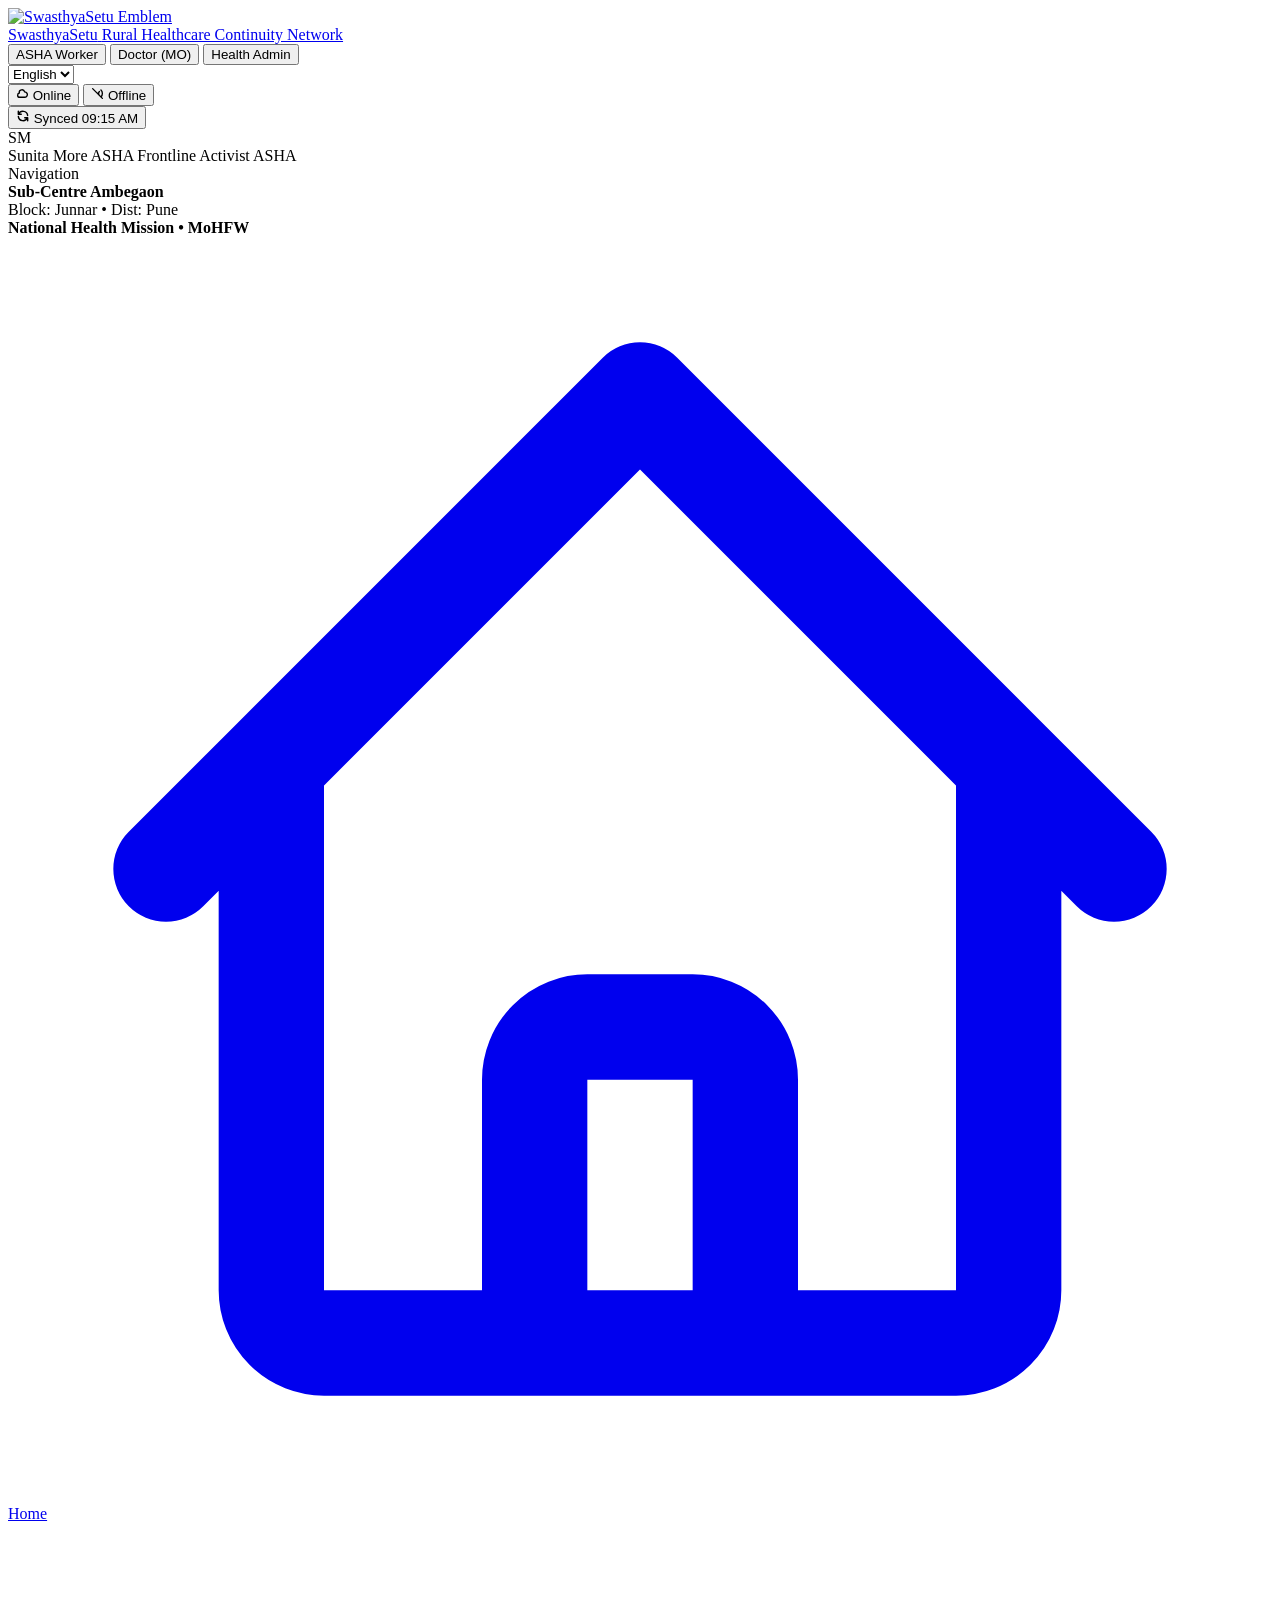
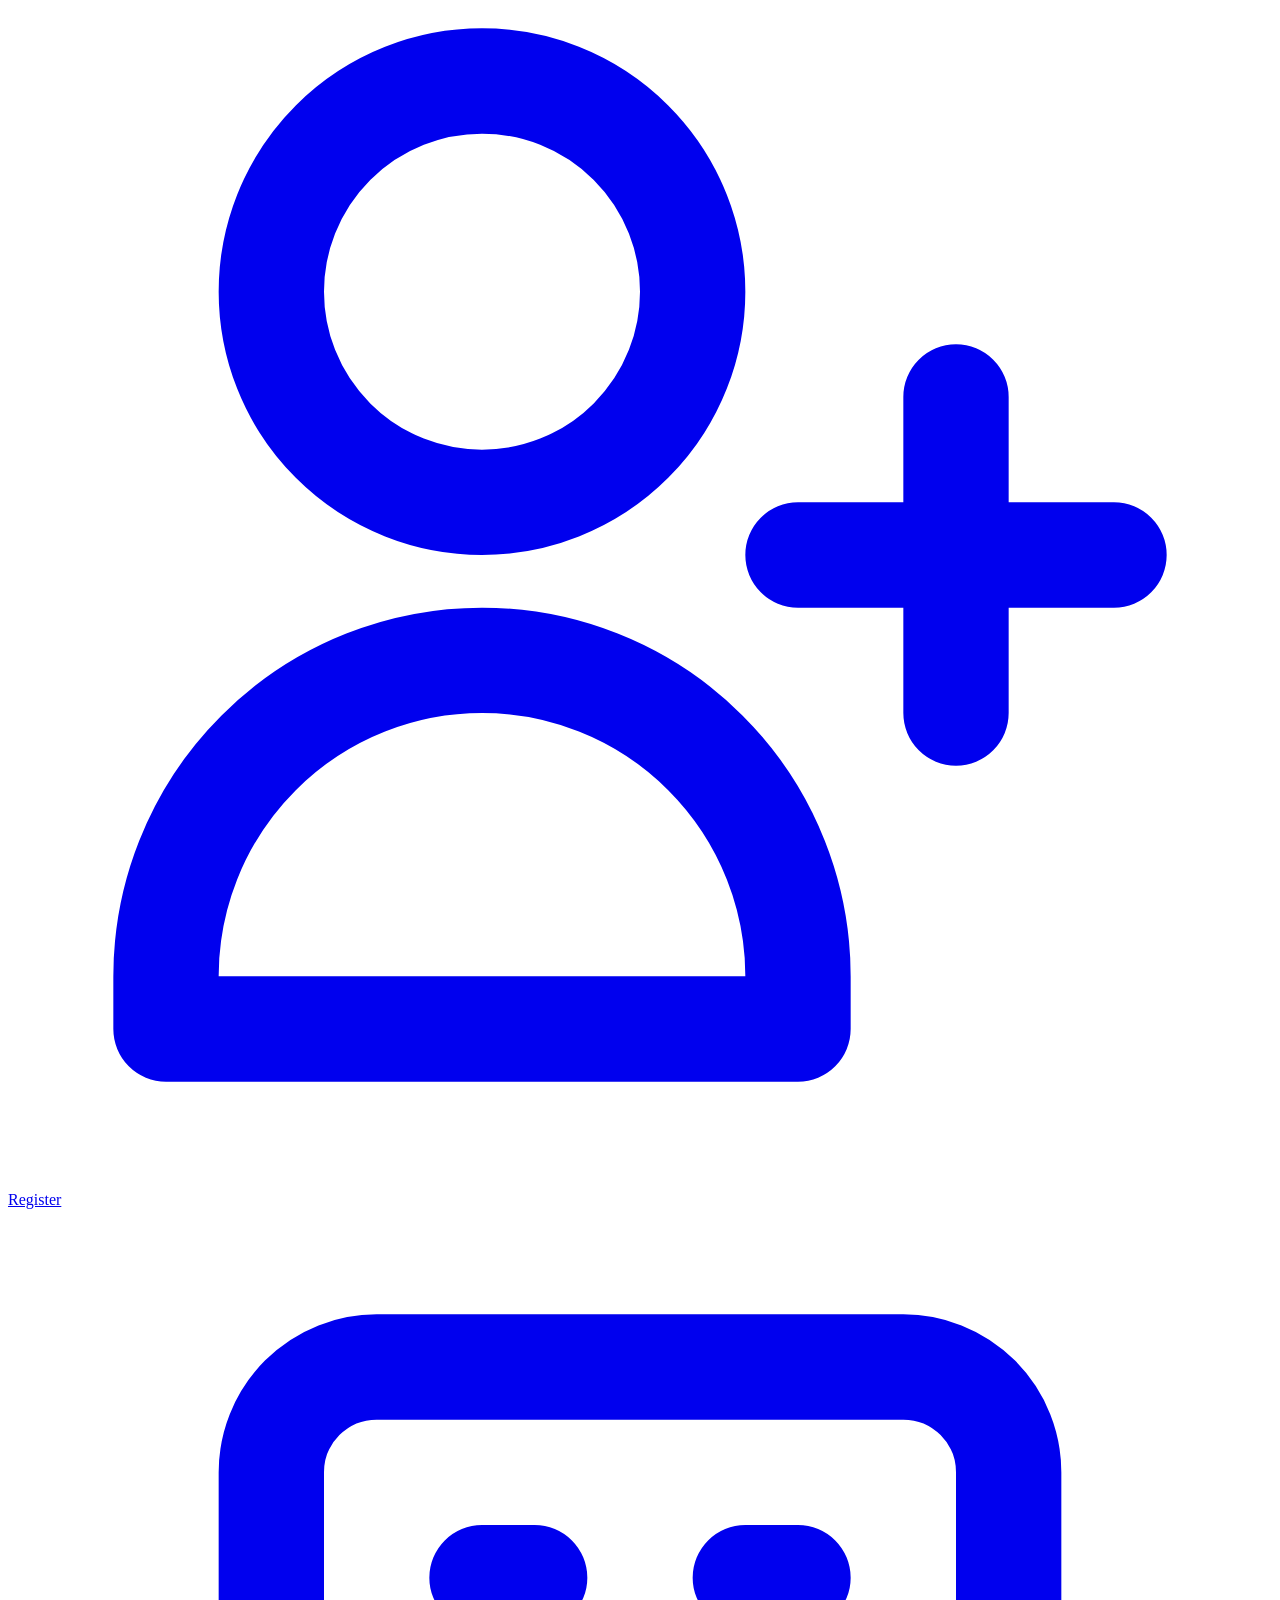
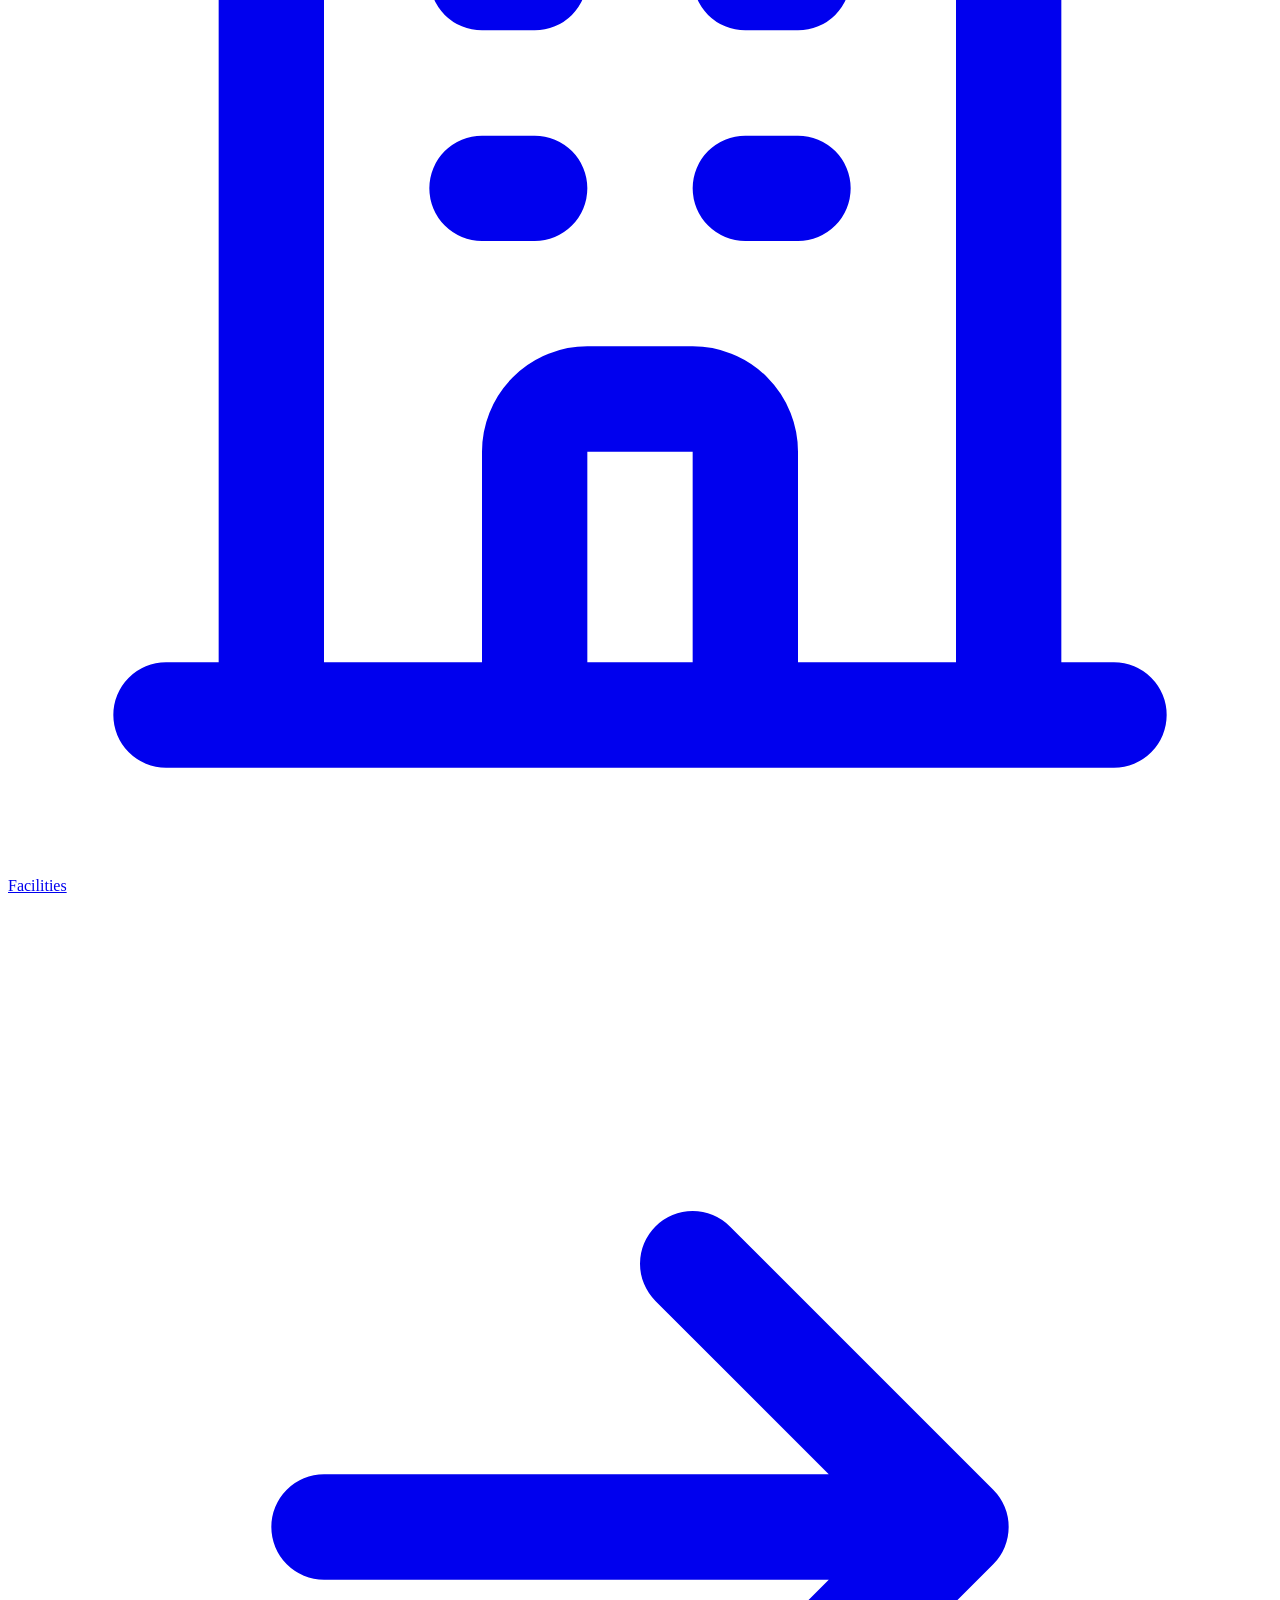
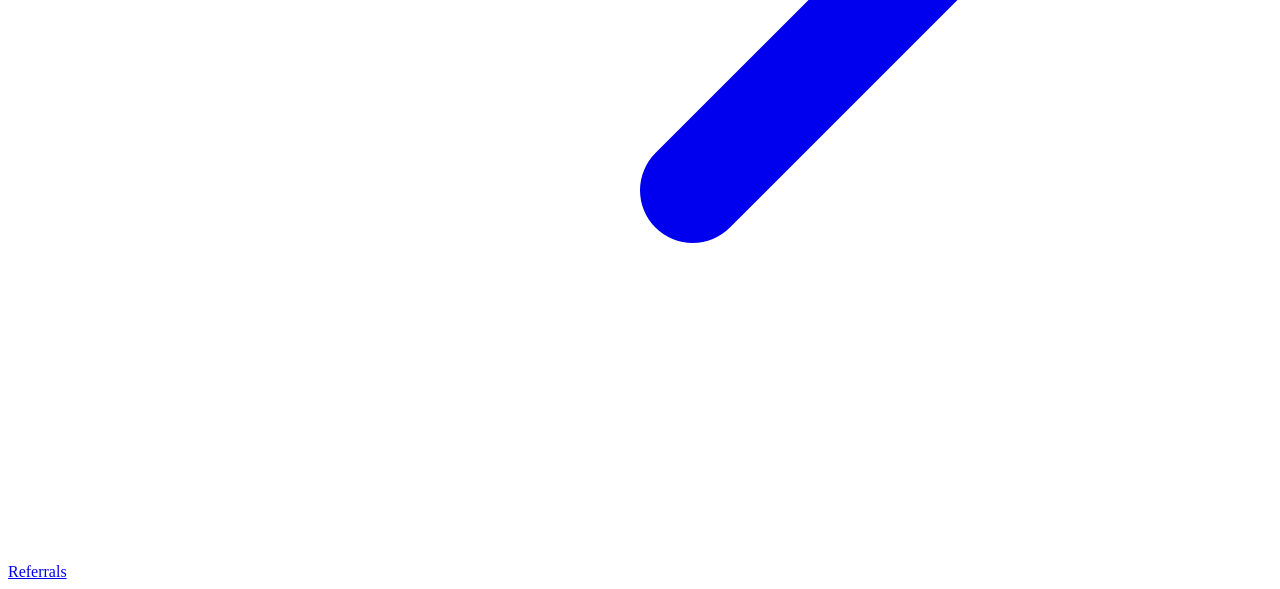
==== client/index.html @ 77c058cb "File Restruction" ====
<!DOCTYPE html>
<html lang="en" data-lang="en">
<head>
  <meta charset="UTF-8">
  <meta name="viewport" content="width=device-width, initial-scale=1.0">
  <title>SwasthyaSetu - Rural Healthcare Continuity Platform</title>
  <meta name="description" content="Offline-first rural healthcare continuity platform connecting frontline ASHA workers, doctors, and public health facilities across India.">
  <link rel="icon" type="image/svg+xml" href="assets/emblem.svg">

  <!-- Design System CSS Foundations -->
  <link rel="stylesheet" href="css/tokens.css">
  <link rel="stylesheet" href="css/base.css">
  <link rel="stylesheet" href="css/components.css">
  <link rel="stylesheet" href="css/layout.css">
  <link rel="stylesheet" href="css/views.css">
</head>
<body>
  <div class="app-container">
    <!-- Top Application Header -->
    <header class="app-header">
      <div class="flex items-center gap-md">
        <a href="index.html" class="header-brand">
          <img src="assets/emblem.svg" alt="SwasthyaSetu Emblem" class="brand-emblem">
          <div class="brand-title-group">
            <span class="brand-title" data-i18n="app_title">SwasthyaSetu</span>
            <span class="brand-subtitle" data-i18n="app_subtitle">Rural Healthcare Continuity Network</span>
          </div>
        </a>

      </div>

      <!-- Header Controls: Role Switcher, Language & Network Simulator -->
      <div class="header-actions">
        <!-- Role Switcher -->
        <div class="role-badge-selector" title="Switch User Cadre Role">
          <button class="role-btn is-active" data-role="ASHA">ASHA Worker</button>
          <button class="role-btn" data-role="DOCTOR">Doctor (MO)</button>
          <button class="role-btn" data-role="ADMIN">Health Admin</button>
        </div>

        <!-- Language Selector -->
        <div class="lang-selector-wrap">
          <select id="langSelector" class="lang-select" aria-label="Select Language">
            <option value="en">English</option>
            <option value="mr">मराठी</option>
            <option value="hi">हिन्दी</option>
          </select>
        </div>

        <!-- Field Connectivity & Institutional Sync Module -->
        <div class="header-sync-module">
          <!-- Tactile Mode Segmented Switch -->
          <div class="sync-mode-switch" role="group" aria-label="Network Mode">
            <button id="btnModeOnline" class="sync-mode-btn is-active" type="button" title="Connected to State Public Health Cloud">
              <svg width="13" height="13" fill="none" stroke="currentColor" viewBox="0 0 24 24"><path stroke-linecap="round" stroke-linejoin="round" stroke-width="2.5" d="M3 15a4 4 0 004 4h9a5 5 0 10-.1-9.999 5.002 5.002 0 00-9.78 2.096A4.001 4.001 0 003 15z"/></svg>
              <span>Online</span>
            </button>
            <button id="btnModeOffline" class="sync-mode-btn" type="button" title="Offline Mode: Local Storage on Device">
              <svg width="13" height="13" fill="none" stroke="currentColor" viewBox="0 0 24 24"><path stroke-linecap="round" stroke-linejoin="round" stroke-width="2.5" d="M18.364 5.636a9 9 0 010 12.728m-2.828-2.828a5 5 0 010-7.072m-2.828 2.828a1 1 0 010 1.414M12 12h.01M3 3l18 18"/></svg>
              <span>Offline</span>
            </button>
          </div>

          <!-- Actionable Sync Trigger Button -->
          <button id="headerSyncBtn" class="btn-sync-action is-synced" type="button" title="Click to trigger manual cloud synchronization">
            <svg id="headerSyncIcon" class="sync-action-icon" width="14" height="14" fill="none" stroke="currentColor" viewBox="0 0 24 24"><path stroke-linecap="round" stroke-linejoin="round" stroke-width="2.5" d="M4 4v5h.582m15.356 2A8.001 8.001 0 004.582 9m0 0H9m11 11v-5h-.581m0 0a8.003 8.003 0 01-15.357-2m15.357 2H15"/></svg>
            <span id="headerSyncText">Synced 09:15 AM</span>
            <span id="headerPendingBadge" class="sync-pending-badge" style="display:none;">0</span>
          </button>
        </div>
      </div>
    </header>

    <!-- Sticky Offline Sync Notification Ribbon (Shown when offline or pending sync) -->
    <div id="offlineRibbon" class="offline-ribbon" style="display:none;">
      <div class="offline-ribbon-content">
        <svg width="18" height="18" fill="none" stroke="currentColor" viewBox="0 0 24 24"><path stroke-linecap="round" stroke-linejoin="round" stroke-width="2" d="M18.364 5.636a9 9 0 010 12.728m-2.828-2.828a5 5 0 010-7.072m-2.828 2.828a1 1 0 010 1.414M12 12h.01M3 3l18 18"/></svg>
        <span data-i18n="offline_banner_text">Working offline • Your records are stored locally and will sync once connectivity returns.</span>
      </div>
      <div class="offline-ribbon-actions">
        <span class="badge-role" id="pendingSyncBadge" style="background:#FDE68A; color:#92400E; display:none;">0</span>
        <button id="ribbonSyncBtn" class="btn btn-secondary btn-sm" style="min-height:30px; padding:0 10px; font-size:0.75rem;">
          <span data-i18n="btn_sync_now">Sync Now</span>
        </button>
      </div>
    </div>

    <!-- Application Body: Sidebar + Main Workspace -->
    <div class="app-body">
      <!-- Desktop Sidebar -->
      <aside class="app-sidebar">
        <div class="sidebar-user-card">
          <div class="user-avatar" id="currentUserAvatar">SM</div>
          <div class="user-meta">
            <span class="user-name" id="currentUserName">Sunita More</span>
            <span class="text-xs text-muted" id="currentUserRole">ASHA Frontline Activist</span>
            <span class="badge-role badge-role-asha" id="currentUserBadge" style="margin-top:4px; width:fit-content;">ASHA</span>
          </div>
        </div>

        <div>
          <div class="nav-section-title">Navigation</div>
          <nav class="sidebar-nav" id="sidebarNav">
            <!-- Dynamically populated based on active role -->
          </nav>
        </div>

        <div style="margin-top:auto; padding-top:var(--space-md); border-top:1px solid var(--border-structural);">
          <div class="text-xs text-muted">
            <strong>Sub-Centre Ambegaon</strong><br>
            Block: Junnar • Dist: Pune<br>
            <span style="color:var(--color-primary); font-weight:600;">National Health Mission • MoHFW</span>
          </div>
        </div>
      </aside>

      <!-- Main Dynamic Content Workspace -->
      <main class="app-main" id="mainContent">
        <!-- Rendered dynamically by app.js -->
      </main>
    </div>

    <!-- Mobile Bottom Navigation Bar (Shown on small screens) -->
    <nav class="mobile-bottom-nav">
      <a href="#" class="mobile-nav-link is-active" data-view="dashboard">
        <svg class="mobile-nav-icon" fill="none" stroke="currentColor" viewBox="0 0 24 24"><path stroke-linecap="round" stroke-linejoin="round" stroke-width="2" d="M3 12l2-2m0 0l7-7 7 7M5 10v10a1 1 0 001 1h3m10-11l2 2m-2-2v10a1 1 0 01-1 1h-3m-6 0a1 1 0 001-1v-4a1 1 0 011-1h2a1 1 0 011 1v4a1 1 0 001 1m-6 0h6"/></svg>
        <span>Home</span>
      </a>
      <a href="#" class="mobile-nav-link" data-view="registration">
        <svg class="mobile-nav-icon" fill="none" stroke="currentColor" viewBox="0 0 24 24"><path stroke-linecap="round" stroke-linejoin="round" stroke-width="2" d="M18 9v3m0 0v3m0-3h3m-3 0h-3m-2-5a4 4 0 11-8 0 4 4 0 018 0zM3 20a6 6 0 0112 0v1H3v-1z"/></svg>
        <span>Register</span>
      </a>
      <a href="#" class="mobile-nav-link" data-view="facilities">
        <svg class="mobile-nav-icon" fill="none" stroke="currentColor" viewBox="0 0 24 24"><path stroke-linecap="round" stroke-linejoin="round" stroke-width="2" d="M19 21V5a2 2 0 00-2-2H7a2 2 0 00-2 2v16m14 0h2m-2 0h-5m-9 0H3m2 0h5M9 7h1m-1 4h1m4-4h1m-1 4h1m-5 10v-5a1 1 0 011-1h2a1 1 0 011 1v5m-4 0h4"/></svg>
        <span>Facilities</span>
      </a>
      <a href="#" class="mobile-nav-link" data-view="referrals">
        <svg class="mobile-nav-icon" fill="none" stroke="currentColor" viewBox="0 0 24 24"><path stroke-linecap="round" stroke-linejoin="round" stroke-width="2" d="M13 7l5 5m0 0l-5 5m5-5H6"/></svg>
        <span>Referrals</span>
      </a>
    </nav>
  </div>

  <!-- Application Logic Modules -->
  <script src="js/mock-data.js"></script>
  <script src="js/i18n.js"></script>
  <script src="js/offline-store.js"></script>
  <script src="js/triage-engine.js"></script>
  <script src="js/app.js"></script>
</body>
</html>
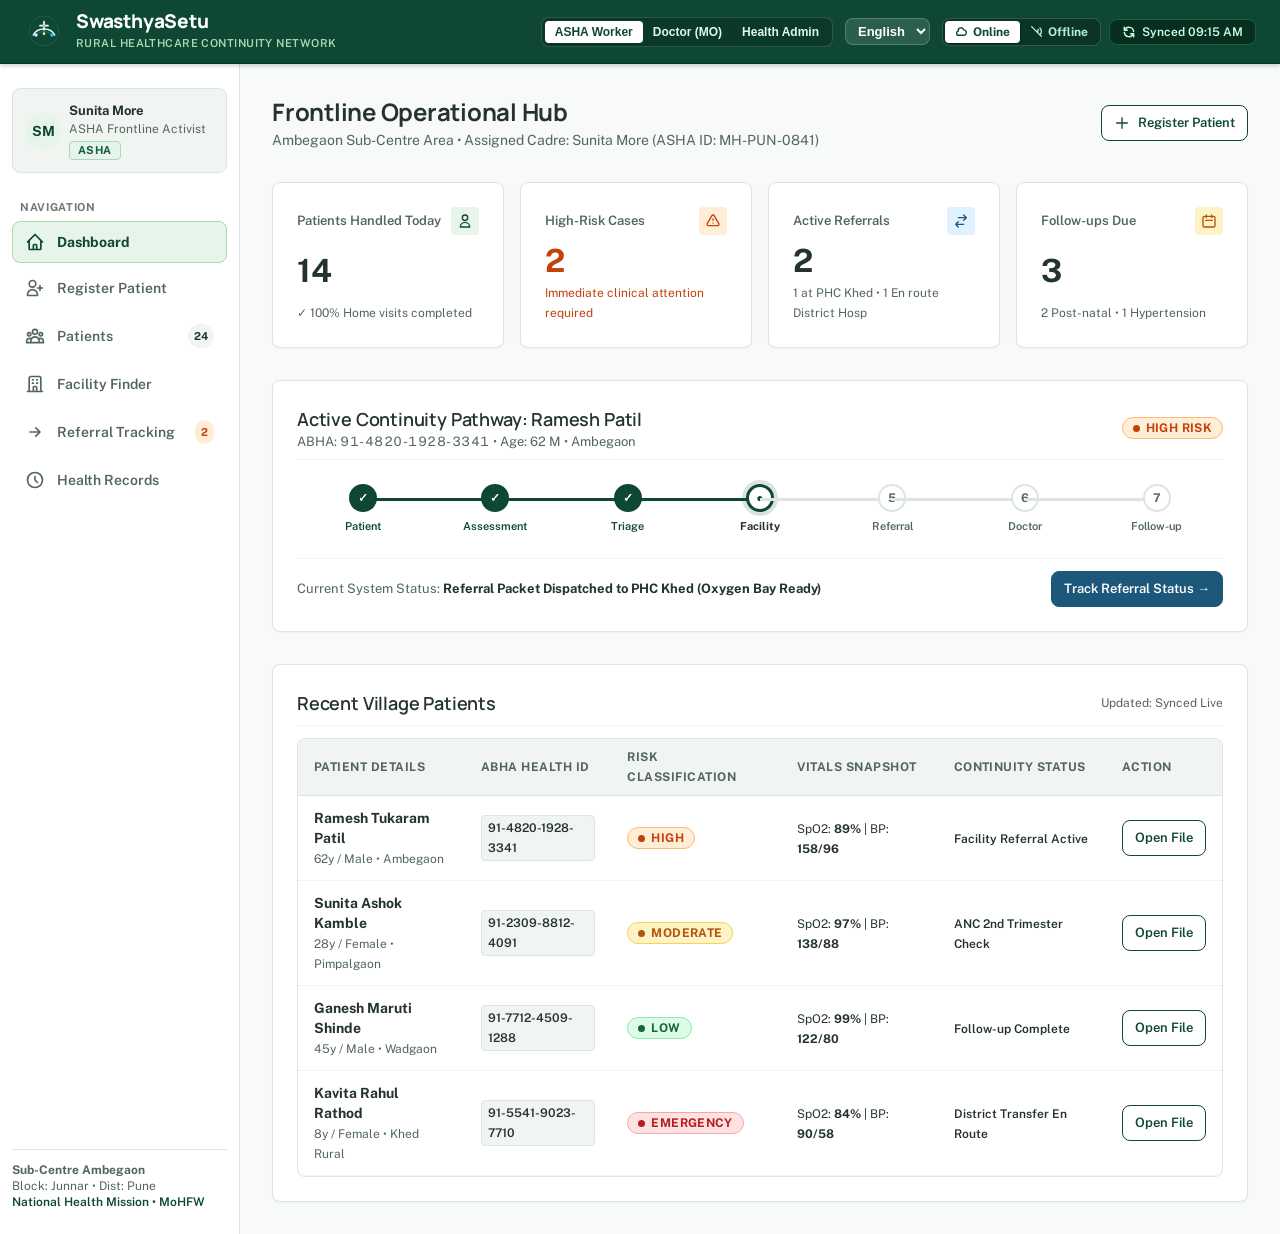
==== commit cbe97f24: "File Restructure" ====
--- a/client/index.html
+++ b/client/index.html
@@ -5,14 +5,14 @@
   <meta name="viewport" content="width=device-width, initial-scale=1.0">
   <title>SwasthyaSetu - Rural Healthcare Continuity Platform</title>
   <meta name="description" content="Offline-first rural healthcare continuity platform connecting frontline ASHA workers, doctors, and public health facilities across India.">
-  <link rel="icon" type="image/svg+xml" href="assets/emblem.svg">
+  <link rel="icon" type="image/svg+xml" href="src/assets/emblem.svg">
 
   <!-- Design System CSS Foundations -->
-  <link rel="stylesheet" href="css/tokens.css">
-  <link rel="stylesheet" href="css/base.css">
-  <link rel="stylesheet" href="css/components.css">
-  <link rel="stylesheet" href="css/layout.css">
-  <link rel="stylesheet" href="css/views.css">
+  <link rel="stylesheet" href="src/styles/tokens.css">
+  <link rel="stylesheet" href="src/styles/base.css">
+  <link rel="stylesheet" href="src/styles/components.css">
+  <link rel="stylesheet" href="src/styles/layout.css">
+  <link rel="stylesheet" href="src/styles/views.css">
 </head>
 <body>
   <div class="app-container">
@@ -20,7 +20,7 @@
     <header class="app-header">
       <div class="flex items-center gap-md">
         <a href="index.html" class="header-brand">
-          <img src="assets/emblem.svg" alt="SwasthyaSetu Emblem" class="brand-emblem">
+          <img src="src/assets/emblem.svg" alt="SwasthyaSetu Emblem" class="brand-emblem">
           <div class="brand-title-group">
             <span class="brand-title" data-i18n="app_title">SwasthyaSetu</span>
             <span class="brand-subtitle" data-i18n="app_subtitle">Rural Healthcare Continuity Network</span>
@@ -142,10 +142,10 @@
   </div>
 
   <!-- Application Logic Modules -->
-  <script src="js/mock-data.js"></script>
-  <script src="js/i18n.js"></script>
-  <script src="js/offline-store.js"></script>
-  <script src="js/triage-engine.js"></script>
-  <script src="js/app.js"></script>
+  <script src="src/data/mock-data.js"></script>
+  <script src="src/i18n/i18n.js"></script>
+  <script src="src/services/offline/offline-store.js"></script>
+  <script src="src/services/triage/triage-engine.js"></script>
+  <script src="src/app.js"></script>
 </body>
 </html>
--- a/client/src/styles/tokens.css
+++ b/client/src/styles/tokens.css
@@ -0,0 +1,166 @@
+/**
+ * SwasthyaSetu Design System Tokens
+ * Source: Stitch Project 11062066934146902009 (Civic Health Infrastructure)
+ * Design Movement: Institutional Modernism & Civic Functionalism
+ */
+
+:root {
+  /* Brand Core Colors */
+  --color-primary: #0E4834;
+  --color-primary-dark: #0A3425;
+  --color-primary-light: #E6F4EA;
+  --color-primary-container: #0E4834;
+  --color-on-primary: #FFFFFF;
+  --color-on-primary-container: #7FB69C;
+  --color-primary-fixed: #B6EFD3;
+  --color-primary-fixed-dim: #9BD2B7;
+
+  /* Secondary - Clinical Referral Slate */
+  --color-secondary: #1D587A;
+  --color-secondary-dark: #133D55;
+  --color-secondary-light: #E0F2FE;
+  --color-secondary-container: #A4D8FF;
+  --color-on-secondary: #FFFFFF;
+  --color-on-secondary-container: #265F81;
+
+  /* Tertiary / Field Alert Amber */
+  --color-tertiary: #D97706;
+  --color-tertiary-light: #FEF3C7;
+  --color-tertiary-container: #633300;
+  --color-on-tertiary: #FFFFFF;
+  --color-on-tertiary-container: #FA9129;
+
+  /* Neutral Typography & Contrast */
+  --color-neutral: #24332D;
+  --color-neutral-muted: #52665D;
+  --color-neutral-subtle: #707973;
+  --color-outline: #707973;
+  --color-outline-variant: #C0C9C2;
+
+  /* Structural Surfaces & Borders */
+  --surface-canvas: #F8FAF8;
+  --surface-card: #FFFFFF;
+  --surface-subtle: #F1F5F2;
+  --surface-highlight: #ECFDF4;
+  --border-structural: #DDE5E0;
+  --border-emphasis: #C8D6CE;
+
+  /* Semantic Clinical Risk Stratification */
+  --risk-low-fg: #166534;
+  --risk-low-bg: #DCFCE7;
+  --risk-low-border: #86EFAC;
+
+  --risk-moderate-fg: #B45309;
+  --risk-moderate-bg: #FEF3C7;
+  --risk-moderate-border: #FCD34D;
+
+  --risk-high-fg: #C2410C;
+  --risk-high-bg: #FFEDD5;
+  --risk-high-border: #FDBA74;
+
+  --risk-emergency-fg: #B91C1C;
+  --risk-emergency-bg: #FEE2E2;
+  --risk-emergency-border: #FCA5A5;
+
+  /* Offline & Sync States */
+  --sync-online-fg: #065F46;
+  --sync-online-bg: #D1FAE5;
+  --sync-online-dot: #059669;
+
+  --sync-offline-fg: #92400E;
+  --sync-offline-bg: #FEF3C7;
+  --sync-offline-border: #FDE68A;
+  --sync-offline-dot: #D97706;
+
+  /* Role Badge Tokens */
+  --role-asha-bg: #E6F4EA;
+  --role-asha-fg: #135D43;
+  --role-asha-border: #A8DAB5;
+
+  --role-anm-bg: #E0F2FE;
+  --role-anm-fg: #0369A1;
+  --role-anm-border: #7DD3FC;
+
+  --role-doctor-bg: #F3E8FF;
+  --role-doctor-fg: #6B21A8;
+  --role-doctor-border: #D8B4FE;
+
+  --role-admin-bg: #FEF3C7;
+  --role-admin-fg: #92400E;
+  --role-admin-border: #FCD34D;
+
+  /* Typography Families */
+  --font-headline: 'Manrope', -apple-system, BlinkMacSystemFont, "Segoe UI", Roboto, sans-serif;
+  --font-body: 'Public Sans', -apple-system, BlinkMacSystemFont, "Segoe UI", Roboto, sans-serif;
+  --font-numeric: 'Public Sans', "SF Mono", Consolas, monospace;
+
+  /* Typography Scale */
+  --text-headline-xl: 700 2rem/2.5rem var(--font-headline);        /* 32px / 40px */
+  --text-headline-lg: 600 1.5rem/2rem var(--font-headline);        /* 24px / 32px */
+  --text-headline-md: 600 1.25rem/1.75rem var(--font-headline);    /* 20px / 28px */
+  --text-headline-sm: 600 1.125rem/1.625rem var(--font-headline);  /* 18px / 26px */
+
+  --text-body-lg: 400 1rem/1.5rem var(--font-body);                /* 16px / 24px */
+  --text-body-md: 400 0.875rem/1.25rem var(--font-body);           /* 14px / 20px */
+  --text-body-sm: 400 0.8125rem/1.125rem var(--font-body);         /* 13px / 18px */
+
+  --text-label-lg: 600 0.875rem/1.25rem var(--font-body);          /* 14px / 20px */
+  --text-label-md: 600 0.75rem/1rem var(--font-body);              /* 12px / 16px */
+  --text-label-sm: 700 0.6875rem/0.875rem var(--font-body);        /* 11px / 14px */
+  --text-numeric-id: 600 0.9375rem/1.25rem var(--font-numeric);    /* 15px / 20px */
+
+  /* Spacing Scale (4px multiples) */
+  --space-2xs: 0.125rem; /* 2px */
+  --space-xs: 0.25rem;   /* 4px */
+  --space-sm: 0.5rem;    /* 8px */
+  --space-md: 0.75rem;   /* 12px */
+  --space-base: 1rem;    /* 16px */
+  --space-lg: 1.5rem;    /* 24px */
+  --space-xl: 2rem;      /* 32px */
+  --space-2xl: 3rem;     /* 48px */
+
+  /* Layout Grids & Gutters */
+  --gutter-mobile: 0.75rem;
+  --gutter-desktop: 1.5rem;
+  --margin-mobile: 1rem;
+  --margin-tablet: 1.5rem;
+  --margin-desktop: 2rem;
+  --max-content-width: 1360px;
+
+  /* Shapes & Radii */
+  --radius-xs: 0.125rem; /* 2px */
+  --radius-sm: 0.25rem;  /* 4px */
+  --radius-md: 0.5rem;   /* 8px - default */
+  --radius-lg: 0.75rem;  /* 12px */
+  --radius-xl: 1rem;     /* 16px */
+  --radius-pill: 9999px;
+
+  /* Ergonomic Minimums for Field Touch */
+  --min-touch-target: 48px;
+
+  /* Elevation Tiers */
+  --elevation-0: none;
+  --elevation-1: 0 1px 2px rgba(16, 30, 25, 0.04);
+  --elevation-2: 0 2px 6px -1px rgba(14, 72, 52, 0.08), 0 1px 3px rgba(14, 72, 52, 0.05);
+  --elevation-3: 0 8px 24px -4px rgba(26, 36, 33, 0.12), 0 2px 6px -1px rgba(26, 36, 33, 0.04);
+
+  /* Transitions */
+  --transition-fast: 0.15s cubic-bezier(0.4, 0, 0.2, 1);
+  --transition-normal: 0.25s cubic-bezier(0.4, 0, 0.2, 1);
+}
+
+/* Multilingual typography line-height booster for Hindi/Marathi Devanagari matras */
+:lang(hi), :lang(mr), [data-lang="hi"], [data-lang="mr"] {
+  --text-headline-xl: 700 2rem/2.625rem var(--font-headline);
+  --text-headline-lg: 600 1.5rem/2.125rem var(--font-headline);
+  --text-headline-md: 600 1.25rem/1.875rem var(--font-headline);
+  --text-headline-sm: 600 1.125rem/1.75rem var(--font-headline);
+
+  --text-body-lg: 400 1rem/1.625rem var(--font-body);
+  --text-body-md: 400 0.875rem/1.375rem var(--font-body);
+  --text-body-sm: 400 0.8125rem/1.25rem var(--font-body);
+
+  --text-label-lg: 600 0.875rem/1.375rem var(--font-body);
+  --text-label-md: 600 0.75rem/1.125rem var(--font-body);
+  --text-label-sm: 700 0.6875rem/1rem var(--font-body);
+}
--- a/client/src/styles/base.css
+++ b/client/src/styles/base.css
@@ -0,0 +1,115 @@
+@import url('https://fonts.googleapis.com/css2?family=Manrope:wght@500;600;700;800&family=Public+Sans:ital,wght@0,400;0,500;0,600;0,700;1,400&display=swap');
+
+/* Reset & Box Sizing */
+*, *::before, *::after {
+  box-sizing: border-box;
+  margin: 0;
+  padding: 0;
+}
+
+html {
+  font-size: 16px;
+  -webkit-text-size-adjust: 100%;
+  scroll-behavior: smooth;
+}
+
+body {
+  font-family: var(--font-body);
+  font-size: 0.875rem;
+  line-height: 1.25rem;
+  color: var(--color-neutral);
+  background-color: var(--surface-canvas);
+  min-height: 100vh;
+  -webkit-font-smoothing: antialiased;
+  -moz-osx-font-smoothing: grayscale;
+}
+
+/* Typography Headings */
+h1, h2, h3, h4, h5, h6 {
+  font-family: var(--font-headline);
+  color: var(--color-neutral);
+  font-weight: 600;
+  letter-spacing: -0.01em;
+}
+
+h1 { font: var(--text-headline-xl); }
+h2 { font: var(--text-headline-lg); }
+h3 { font: var(--text-headline-md); }
+h4 { font: var(--text-headline-sm); }
+
+p {
+  color: var(--color-neutral);
+  font: var(--text-body-md);
+}
+
+a {
+  color: var(--color-secondary);
+  text-decoration: none;
+  transition: color var(--transition-fast);
+}
+
+a:hover {
+  text-decoration: underline;
+}
+
+/* Tabular numbers for clinical metrics and IDs */
+.tabular-nums, .numeric-id {
+  font-family: var(--font-numeric);
+  font-variant-numeric: tabular-nums;
+  letter-spacing: 0.04em;
+}
+
+/* Accessible Focus Ring */
+:focus-visible {
+  outline: 2px solid var(--color-primary);
+  outline-offset: 2px;
+}
+
+/* Utilities */
+.text-muted { color: var(--color-neutral-muted); }
+.text-subtle { color: var(--color-neutral-subtle); }
+.text-primary { color: var(--color-primary); }
+.text-secondary { color: var(--color-secondary); }
+.text-bold { font-weight: 600; }
+.text-sm { font-size: 0.8125rem; line-height: 1.125rem; }
+.text-xs { font-size: 0.75rem; line-height: 1rem; }
+
+.flex { display: flex; }
+.flex-col { display: flex; flex-direction: column; }
+.items-center { align-items: center; }
+.justify-between { justify-content: space-between; }
+.justify-center { justify-content: center; }
+.gap-xs { gap: var(--space-xs); }
+.gap-sm { gap: var(--space-sm); }
+.gap-md { gap: var(--space-md); }
+.gap-base { gap: var(--space-base); }
+.gap-lg { gap: var(--space-lg); }
+
+.w-full { width: 100%; }
+.sr-only {
+  position: absolute;
+  width: 1px;
+  height: 1px;
+  padding: 0;
+  margin: -1px;
+  overflow: hidden;
+  clip: rect(0, 0, 0, 0);
+  white-space: nowrap;
+  border: 0;
+}
+
+/* Clean scrollbar */
+::-webkit-scrollbar {
+  width: 6px;
+  height: 6px;
+}
+::-webkit-scrollbar-track {
+  background: var(--surface-subtle);
+}
+::-webkit-scrollbar-thumb {
+  background: var(--border-emphasis);
+  border-radius: var(--radius-pill);
+}
+::-webkit-scrollbar-thumb:hover {
+  background: var(--color-neutral-subtle);
+}
--- a/client/src/styles/components.css
+++ b/client/src/styles/components.css
@@ -0,0 +1,961 @@
+/**
+ * SwasthyaSetu Design System - 24 Core Reusable Components
+ * High-Fidelity UI/UX Components for Rural Healthcare Continuity
+ */
+
+/* ==========================================================================
+   1. BUTTONS (Large 48px touch targets for rural frontline ergonomics)
+   ========================================================================== */
+.btn {
+  display: inline-flex;
+  align-items: center;
+  justify-content: center;
+  gap: var(--space-sm);
+  min-height: var(--min-touch-target);
+  padding: 0 var(--space-lg);
+  font-family: var(--font-body);
+  font-size: 0.9375rem;
+  font-weight: 600;
+  line-height: 1.25rem;
+  text-align: center;
+  border-radius: var(--radius-md);
+  border: 1.5px solid transparent;
+  cursor: pointer;
+  text-decoration: none;
+  transition: background-color var(--transition-fast), border-color var(--transition-fast), transform var(--transition-fast);
+  user-select: none;
+  white-space: nowrap;
+}
+
+.btn:active {
+  transform: translateY(1px);
+}
+
+.btn:disabled, .btn[aria-disabled="true"] {
+  opacity: 0.55;
+  cursor: not-allowed;
+  pointer-events: none;
+}
+
+/* Primary Action - Deep Healthcare Green */
+.btn-primary {
+  background-color: var(--color-primary);
+  color: var(--color-on-primary);
+  border-color: var(--color-primary);
+}
+.btn-primary:hover {
+  background-color: var(--color-primary-dark);
+  border-color: var(--color-primary-dark);
+}
+
+/* Secondary Action - Outlined Green */
+.btn-secondary {
+  background-color: var(--surface-card);
+  color: var(--color-primary);
+  border-color: var(--color-primary);
+}
+.btn-secondary:hover {
+  background-color: var(--surface-subtle);
+}
+
+/* Referral & Inter-facility Escalation - Slate Blue */
+.btn-referral {
+  background-color: var(--color-secondary);
+  color: var(--color-on-secondary);
+  border-color: var(--color-secondary);
+}
+.btn-referral:hover {
+  background-color: var(--color-secondary-dark);
+  border-color: var(--color-secondary-dark);
+}
+
+/* Destructive / Alert */
+.btn-destructive {
+  background-color: var(--risk-emergency-bg);
+  color: var(--risk-emergency-fg);
+  border-color: var(--risk-emergency-border);
+}
+.btn-destructive:hover {
+  background-color: #FCDCDC;
+}
+
+/* Ghost / Subtle */
+.btn-ghost {
+  background-color: transparent;
+  color: var(--color-neutral);
+  border-color: transparent;
+}
+.btn-ghost:hover {
+  background-color: var(--surface-subtle);
+}
+
+.btn-sm {
+  min-height: 36px;
+  padding: 0 var(--space-md);
+  font-size: 0.8125rem;
+}
+
+.btn-lg {
+  min-height: 56px;
+  padding: 0 var(--space-xl);
+  font-size: 1.0625rem;
+}
+
+.btn-icon-only {
+  width: var(--min-touch-target);
+  min-width: var(--min-touch-target);
+  padding: 0;
+  border-radius: var(--radius-md);
+}
+
+/* ==========================================================================
+   2. FORM CONTROLS & INPUTS (48px height, persistent labels, error states)
+   ========================================================================== */
+.form-group {
+  display: flex;
+  flex-direction: column;
+  gap: var(--space-xs);
+  margin-bottom: var(--space-base);
+  width: 100%;
+}
+
+.form-label {
+  font-family: var(--font-body);
+  font-size: 0.8125rem;
+  font-weight: 600;
+  color: var(--color-neutral);
+  display: flex;
+  align-items: center;
+  gap: var(--space-xs);
+}
+
+.form-label .required-star {
+  color: var(--risk-emergency-fg);
+}
+
+.form-hint {
+  font-size: 0.75rem;
+  color: var(--color-neutral-muted);
+  line-height: 1rem;
+}
+
+.form-input, .form-select, .form-textarea {
+  width: 100%;
+  min-height: var(--min-touch-target);
+  padding: 0 var(--space-base);
+  font-family: var(--font-body);
+  font-size: 0.9375rem;
+  color: var(--color-neutral);
+  background-color: var(--surface-card);
+  border: 1.5px solid var(--border-structural);
+  border-radius: var(--radius-md);
+  outline: none;
+  transition: border-color var(--transition-fast), box-shadow var(--transition-fast);
+}
+
+.form-textarea {
+  min-height: 96px;
+  padding: var(--space-md) var(--space-base);
+  resize: vertical;
+}
+
+.form-input:focus, .form-select:focus, .form-textarea:focus {
+  border-color: var(--color-primary);
+  box-shadow: 0 0 0 3px rgba(14, 72, 52, 0.12);
+}
+
+.form-input::placeholder, .form-textarea::placeholder {
+  color: var(--color-neutral-subtle);
+}
+
+.form-group.has-error .form-input, 
+.form-group.has-error .form-select {
+  border-color: var(--risk-emergency-fg);
+  background-color: #FFF8F8;
+}
+
+.form-error-msg {
+  font-size: 0.75rem;
+  font-weight: 600;
+  color: var(--risk-emergency-fg);
+  display: flex;
+  align-items: center;
+  gap: 4px;
+}
+
+.input-with-addon {
+  display: flex;
+  align-items: stretch;
+  position: relative;
+}
+
+.input-addon-prefix, .input-addon-suffix {
+  display: flex;
+  align-items: center;
+  justify-content: center;
+  padding: 0 var(--space-md);
+  background-color: var(--surface-subtle);
+  border: 1.5px solid var(--border-structural);
+  color: var(--color-neutral-muted);
+  font-size: 0.8125rem;
+  font-weight: 600;
+}
+
+.input-addon-prefix {
+  border-right: none;
+  border-radius: var(--radius-md) 0 0 var(--radius-md);
+}
+
+.input-addon-suffix {
+  border-left: none;
+  border-radius: 0 var(--radius-md) var(--radius-md) 0;
+}
+
+.input-with-addon .form-input {
+  border-radius: 0;
+}
+
+.input-with-addon .form-input:first-child {
+  border-radius: var(--radius-md) 0 0 var(--radius-md);
+}
+
+.input-with-addon .form-input:last-child {
+  border-radius: 0 var(--radius-md) var(--radius-md) 0;
+}
+
+/* ==========================================================================
+   3. CHECKBOXES & RADIOS (24px touch-friendly hit areas)
+   ========================================================================== */
+.choice-control {
+  display: flex;
+  align-items: flex-start;
+  gap: var(--space-md);
+  padding: var(--space-sm) var(--space-md);
+  cursor: pointer;
+  border-radius: var(--radius-md);
+  border: 1.5px solid transparent;
+  min-height: var(--min-touch-target);
+  transition: background-color var(--transition-fast), border-color var(--transition-fast);
+}
+
+.choice-control:hover {
+  background-color: var(--surface-subtle);
+}
+
+.choice-control.is-selected {
+  background-color: var(--surface-highlight);
+  border-color: var(--color-primary-fixed-dim);
+}
+
+.choice-input {
+  width: 22px;
+  height: 22px;
+  min-width: 22px;
+  margin-top: 2px;
+  accent-color: var(--color-primary);
+  cursor: pointer;
+}
+
+.choice-label-text {
+  font-size: 0.875rem;
+  font-weight: 500;
+  color: var(--color-neutral);
+  line-height: 1.25rem;
+}
+
+.choice-description {
+  font-size: 0.75rem;
+  color: var(--color-neutral-muted);
+  margin-top: 2px;
+}
+
+/* ==========================================================================
+   4. CARDS (Tier 1 Surface Container)
+   ========================================================================== */
+.card {
+  background-color: var(--surface-card);
+  border: 1px solid var(--border-structural);
+  border-radius: var(--radius-md);
+  padding: var(--space-lg);
+  box-shadow: var(--elevation-1);
+  position: relative;
+  transition: border-color var(--transition-fast), box-shadow var(--transition-fast);
+}
+
+.card-header {
+  display: flex;
+  align-items: center;
+  justify-content: space-between;
+  margin-bottom: var(--space-md);
+  padding-bottom: var(--space-sm);
+  border-bottom: 1px solid var(--surface-subtle);
+}
+
+.card-title {
+  font-family: var(--font-headline);
+  font-size: 1.125rem;
+  font-weight: 600;
+  color: var(--color-neutral);
+}
+
+.card-interactive {
+  cursor: pointer;
+}
+.card-interactive:hover {
+  border-color: var(--border-emphasis);
+  box-shadow: var(--elevation-2);
+}
+
+.card-subtle {
+  background-color: var(--surface-subtle);
+  border-color: var(--border-structural);
+}
+
+/* ==========================================================================
+   5. ROLE BADGES
+   ========================================================================== */
+.badge-role {
+  display: inline-flex;
+  align-items: center;
+  gap: 4px;
+  padding: 3px 8px;
+  border-radius: var(--radius-sm);
+  font-family: var(--font-body);
+  font-size: 0.6875rem;
+  font-weight: 700;
+  text-transform: uppercase;
+  letter-spacing: 0.04em;
+  line-height: 1;
+}
+
+.badge-role-asha {
+  background-color: var(--role-asha-bg);
+  color: var(--role-asha-fg);
+  border: 1px solid var(--role-asha-border);
+}
+
+.badge-role-anm {
+  background-color: var(--role-anm-bg);
+  color: var(--role-anm-fg);
+  border: 1px solid var(--role-anm-border);
+}
+
+.badge-role-doctor {
+  background-color: var(--role-doctor-bg);
+  color: var(--role-doctor-fg);
+  border: 1px solid var(--role-doctor-border);
+}
+
+.badge-role-admin {
+  background-color: var(--role-admin-bg);
+  color: var(--role-admin-fg);
+  border: 1px solid var(--role-admin-border);
+}
+
+/* ==========================================================================
+   6. RISK CHIPS & INDICATORS (Semantic 4-tier clinical risk)
+   ========================================================================== */
+.risk-chip {
+  display: inline-flex;
+  align-items: center;
+  gap: 6px;
+  padding: 4px 10px;
+  border-radius: var(--radius-pill);
+  font-family: var(--font-body);
+  font-size: 0.75rem;
+  font-weight: 700;
+  letter-spacing: 0.03em;
+  line-height: 1;
+}
+
+.risk-chip::before {
+  content: "";
+  width: 7px;
+  height: 7px;
+  border-radius: 50%;
+}
+
+.risk-low {
+  background-color: var(--risk-low-bg);
+  color: var(--risk-low-fg);
+  border: 1px solid var(--risk-low-border);
+}
+.risk-low::before { background-color: var(--risk-low-fg); }
+
+.risk-moderate {
+  background-color: var(--risk-moderate-bg);
+  color: var(--risk-moderate-fg);
+  border: 1px solid var(--risk-moderate-border);
+}
+.risk-moderate::before { background-color: var(--risk-moderate-fg); }
+
+.risk-high {
+  background-color: var(--risk-high-bg);
+  color: var(--risk-high-fg);
+  border: 1px solid var(--risk-high-border);
+}
+.risk-high::before { background-color: var(--risk-high-fg); }
+
+.risk-emergency {
+  background-color: var(--risk-emergency-bg);
+  color: var(--risk-emergency-fg);
+  border: 1px solid var(--risk-emergency-border);
+}
+.risk-emergency::before { 
+  background-color: var(--risk-emergency-fg);
+  animation: pulse-emergency 1.5s infinite;
+}
+
+@keyframes pulse-emergency {
+  0%, 100% { transform: scale(1); opacity: 1; }
+  50% { transform: scale(1.4); opacity: 0.6; }
+}
+
+/* Triage Card with color-coded left border */
+.triage-card {
+  background-color: var(--surface-card);
+  border: 1px solid var(--border-structural);
+  border-left-width: 5px;
+  border-radius: var(--radius-md);
+  padding: var(--space-lg);
+  box-shadow: var(--elevation-1);
+}
+
+.triage-card.border-risk-low { border-left-color: var(--risk-low-fg); }
+.triage-card.border-risk-moderate { border-left-color: var(--risk-moderate-fg); }
+.triage-card.border-risk-high { border-left-color: var(--risk-high-fg); }
+.triage-card.border-risk-emergency { border-left-color: var(--risk-emergency-fg); }
+
+/* ==========================================================================
+   7. ALERTS & CLINICAL DECISION DISCLAIMER
+   ========================================================================== */
+.alert {
+  display: flex;
+  align-items: flex-start;
+  gap: var(--space-md);
+  padding: var(--space-md) var(--space-base);
+  border-radius: var(--radius-md);
+  border: 1px solid transparent;
+  font-size: 0.8125rem;
+  line-height: 1.25rem;
+}
+
+.alert-info {
+  background-color: var(--color-secondary-light);
+  border-color: #BAE6FD;
+  color: var(--color-secondary-dark);
+}
+
+.alert-warning {
+  background-color: var(--risk-moderate-bg);
+  border-color: var(--risk-moderate-border);
+  color: var(--risk-moderate-fg);
+}
+
+.alert-emergency {
+  background-color: var(--risk-emergency-bg);
+  border-color: var(--risk-emergency-border);
+  color: var(--risk-emergency-fg);
+}
+
+/* Mandatory Civic Medical Disclaimer */
+.clinical-disclaimer {
+  background-color: #F8FAF8;
+  border: 1px dashed var(--border-emphasis);
+  border-radius: var(--radius-md);
+  padding: var(--space-sm) var(--space-base);
+  font-size: 0.75rem;
+  font-style: italic;
+  color: var(--color-neutral-muted);
+  display: flex;
+  align-items: center;
+  gap: var(--space-sm);
+}
+
+/* ==========================================================================
+   8. SIGNATURE UX ELEMENT: PATIENT JOURNEY PROGRESS STEPPER
+   ========================================================================== */
+.patient-journey-stepper {
+  display: flex;
+  align-items: center;
+  justify-content: space-between;
+  width: 100%;
+  padding: var(--space-md) 0;
+  position: relative;
+  overflow-x: auto;
+}
+
+.journey-step {
+  display: flex;
+  flex-direction: column;
+  align-items: center;
+  text-align: center;
+  position: relative;
+  flex: 1;
+  min-width: 90px;
+  z-index: 1;
+}
+
+.journey-step::before {
+  content: "";
+  position: absolute;
+  top: 14px;
+  left: -50%;
+  width: 100%;
+  height: 3px;
+  background-color: var(--border-structural);
+  z-index: -1;
+}
+
+.journey-step:first-child::before {
+  display: none;
+}
+
+.journey-node {
+  width: 28px;
+  height: 28px;
+  border-radius: 50%;
+  display: flex;
+  align-items: center;
+  justify-content: center;
+  font-size: 0.75rem;
+  font-weight: 700;
+  background-color: var(--surface-card);
+  border: 2px solid var(--border-structural);
+  color: var(--color-neutral-muted);
+  margin-bottom: 6px;
+  transition: all var(--transition-fast);
+}
+
+.journey-label {
+  font-size: 0.6875rem;
+  font-weight: 600;
+  color: var(--color-neutral-muted);
+  line-height: 1rem;
+}
+
+/* Completed Step */
+.journey-step.is-completed::before {
+  background-color: var(--color-primary);
+}
+
+.journey-step.is-completed .journey-node {
+  background-color: var(--color-primary);
+  border-color: var(--color-primary);
+  color: #FFFFFF;
+}
+
+.journey-step.is-completed .journey-label {
+  color: var(--color-primary);
+  font-weight: 600;
+}
+
+/* Active Step */
+.journey-step.is-active::before {
+  background-color: var(--color-primary);
+}
+
+.journey-step.is-active .journey-node {
+  background-color: #FFFFFF;
+  border-color: var(--color-primary);
+  border-width: 3px;
+  color: var(--color-primary);
+  box-shadow: 0 0 0 4px rgba(14, 72, 52, 0.15);
+}
+
+.journey-step.is-active .journey-label {
+  color: var(--color-neutral);
+  font-weight: 700;
+}
+
+/* ==========================================================================
+   9. OFFLINE & SYNC NOTIFICATION BANNERS
+   ========================================================================== */
+.offline-ribbon {
+  display: flex;
+  align-items: center;
+  justify-content: space-between;
+  background-color: var(--sync-offline-bg);
+  border-bottom: 1px solid var(--sync-offline-border);
+  color: var(--sync-offline-fg);
+  padding: var(--space-xs) var(--space-lg);
+  font-size: 0.8125rem;
+  font-weight: 500;
+  position: sticky;
+  top: 0;
+  z-index: 100;
+}
+
+.offline-ribbon-content {
+  display: flex;
+  align-items: center;
+  gap: var(--space-sm);
+}
+
+.offline-ribbon-actions {
+  display: flex;
+  align-items: center;
+  gap: var(--space-sm);
+}
+
+.sync-status-pill {
+  display: inline-flex;
+  align-items: center;
+  gap: 6px;
+  padding: 4px 10px;
+  border-radius: var(--radius-pill);
+  font-size: 0.75rem;
+  font-weight: 600;
+}
+
+.sync-status-pill.is-online {
+  background-color: var(--sync-online-bg);
+  color: var(--sync-online-fg);
+}
+.sync-status-pill.is-online .sync-dot {
+  width: 7px;
+  height: 7px;
+  border-radius: 50%;
+  background-color: var(--sync-online-dot);
+}
+
+.sync-status-pill.is-offline {
+  background-color: var(--sync-offline-bg);
+  color: var(--sync-offline-fg);
+}
+.sync-status-pill.is-offline .sync-dot {
+  width: 7px;
+  height: 7px;
+  border-radius: 50%;
+  background-color: var(--sync-offline-dot);
+}
+
+/* ==========================================================================
+   10. PATIENT CARDS & ABHA IDENTIFIER
+   ========================================================================== */
+.patient-card {
+  background-color: var(--surface-card);
+  border: 1px solid var(--border-structural);
+  border-radius: var(--radius-md);
+  padding: var(--space-base);
+  box-shadow: var(--elevation-1);
+  display: flex;
+  flex-direction: column;
+  gap: var(--space-sm);
+  transition: border-color var(--transition-fast), box-shadow var(--transition-fast);
+}
+
+.patient-card:hover {
+  border-color: var(--border-emphasis);
+  box-shadow: var(--elevation-2);
+}
+
+.patient-card-header {
+  display: flex;
+  align-items: center;
+  justify-content: space-between;
+}
+
+.patient-card-name {
+  font-family: var(--font-headline);
+  font-size: 1rem;
+  font-weight: 700;
+  color: var(--color-neutral);
+}
+
+.patient-card-meta {
+  font-size: 0.8125rem;
+  color: var(--color-neutral-muted);
+}
+
+.abha-badge {
+  display: inline-flex;
+  align-items: center;
+  gap: 4px;
+  padding: 2px 6px;
+  background-color: var(--surface-subtle);
+  border: 1px solid var(--border-structural);
+  border-radius: var(--radius-sm);
+  font-family: var(--font-numeric);
+  font-size: 0.75rem;
+  font-weight: 600;
+  color: var(--color-neutral);
+}
+
+.patient-vitals-grid {
+  display: grid;
+  grid-template-columns: repeat(auto-fit, minmax(80px, 1fr));
+  gap: var(--space-xs);
+  background-color: var(--surface-subtle);
+  padding: var(--space-xs) var(--space-sm);
+  border-radius: var(--radius-sm);
+  margin-top: var(--space-xs);
+}
+
+.vital-metric {
+  display: flex;
+  flex-direction: column;
+}
+
+.vital-metric-label {
+  font-size: 0.6875rem;
+  color: var(--color-neutral-subtle);
+  text-transform: uppercase;
+}
+
+.vital-metric-value {
+  font-family: var(--font-numeric);
+  font-size: 0.875rem;
+  font-weight: 700;
+  color: var(--color-neutral);
+}
+
+/* ==========================================================================
+   11. FACILITY CARDS (Informative, capability-focused, no map clutter)
+   ========================================================================== */
+.facility-card {
+  background-color: var(--surface-card);
+  border: 1.5px solid var(--border-structural);
+  border-radius: var(--radius-md);
+  padding: var(--space-base);
+  display: flex;
+  flex-direction: column;
+  gap: var(--space-sm);
+  transition: all var(--transition-fast);
+}
+
+.facility-card.is-selected {
+  border-color: var(--color-primary);
+  background-color: #F8FAF9;
+  box-shadow: 0 0 0 2px var(--color-primary-fixed-dim);
+}
+
+.facility-name {
+  font-family: var(--font-headline);
+  font-size: 1.0625rem;
+  font-weight: 700;
+  color: var(--color-neutral);
+}
+
+.facility-meta {
+  display: flex;
+  align-items: center;
+  gap: var(--space-md);
+  font-size: 0.8125rem;
+  color: var(--color-neutral-muted);
+}
+
+.capability-tags {
+  display: flex;
+  flex-wrap: wrap;
+  gap: 4px;
+}
+
+.tag-capability {
+  display: inline-flex;
+  align-items: center;
+  gap: 4px;
+  padding: 2px 6px;
+  background-color: #EDF7F2;
+  color: #105C3E;
+  border-radius: var(--radius-sm);
+  font-size: 0.6875rem;
+  font-weight: 600;
+}
+
+.tag-capability.is-unavailable {
+  background-color: #F1F5F2;
+  color: #8C9993;
+  text-decoration: line-through;
+}
+
+/* ==========================================================================
+   12. TIMELINE & LONGITUDINAL HEALTH RECORD
+   ========================================================================== */
+.health-timeline {
+  position: relative;
+  padding-left: 24px;
+}
+
+.health-timeline::before {
+  content: "";
+  position: absolute;
+  top: 10px;
+  bottom: 10px;
+  left: 7px;
+  width: 2px;
+  background-color: var(--border-structural);
+}
+
+.timeline-entry {
+  position: relative;
+  margin-bottom: var(--space-lg);
+}
+
+.timeline-bullet {
+  position: absolute;
+  top: 4px;
+  left: -24px;
+  width: 16px;
+  height: 16px;
+  border-radius: 50%;
+  background-color: var(--surface-card);
+  border: 3px solid var(--color-primary);
+}
+
+.timeline-entry.is-doctor .timeline-bullet {
+  border-color: var(--color-secondary);
+}
+
+.timeline-entry.is-high-risk .timeline-bullet {
+  border-color: var(--risk-high-fg);
+  background-color: var(--risk-high-bg);
+}
+
+.timeline-content {
+  background-color: var(--surface-card);
+  border: 1px solid var(--border-structural);
+  border-radius: var(--radius-md);
+  padding: var(--space-md);
+}
+
+.timeline-date {
+  font-size: 0.75rem;
+  color: var(--color-neutral-muted);
+  font-weight: 600;
+}
+
+/* ==========================================================================
+   13. TABLES & DATA LISTS
+   ========================================================================== */
+.table-container {
+  width: 100%;
+  overflow-x: auto;
+  background-color: var(--surface-card);
+  border: 1px solid var(--border-structural);
+  border-radius: var(--radius-md);
+}
+
+.data-table {
+  width: 100%;
+  border-collapse: collapse;
+  text-align: left;
+  font-size: 0.875rem;
+}
+
+.data-table th {
+  background-color: var(--surface-subtle);
+  padding: var(--space-sm) var(--space-base);
+  font-family: var(--font-body);
+  font-size: 0.75rem;
+  font-weight: 700;
+  text-transform: uppercase;
+  letter-spacing: 0.04em;
+  color: var(--color-neutral-muted);
+  border-bottom: 1px solid var(--border-structural);
+}
+
+.data-table td {
+  padding: var(--space-md) var(--space-base);
+  border-bottom: 1px solid var(--surface-subtle);
+  color: var(--color-neutral);
+}
+
+.data-table tr:hover td {
+  background-color: #F8FAF8;
+}
+
+/* ==========================================================================
+   14. MODAL & CONFIRMATION DIALOGS
+   ========================================================================== */
+.modal-backdrop {
+  position: fixed;
+  top: 0;
+  left: 0;
+  right: 0;
+  bottom: 0;
+  background-color: rgba(16, 30, 25, 0.45);
+  display: flex;
+  align-items: center;
+  justify-content: center;
+  z-index: 999;
+  padding: var(--space-base);
+  opacity: 0;
+  pointer-events: none;
+  transition: opacity var(--transition-fast);
+}
+
+.modal-backdrop.is-open {
+  opacity: 1;
+  pointer-events: auto;
+}
+
+.modal-dialog {
+  background-color: var(--surface-card);
+  border: 1px solid var(--border-emphasis);
+  border-radius: var(--radius-lg);
+  box-shadow: var(--elevation-3);
+  width: 100%;
+  max-width: 540px;
+  max-height: 90vh;
+  overflow-y: auto;
+  display: flex;
+  flex-direction: column;
+}
+
+.modal-header {
+  padding: var(--space-lg);
+  border-bottom: 1px solid var(--border-structural);
+  display: flex;
+  align-items: center;
+  justify-content: space-between;
+}
+
+.modal-body {
+  padding: var(--space-lg);
+  display: flex;
+  flex-direction: column;
+  gap: var(--space-base);
+}
+
+.modal-footer {
+  padding: var(--space-base) var(--space-lg);
+  background-color: var(--surface-subtle);
+  border-top: 1px solid var(--border-structural);
+  display: flex;
+  justify-content: flex-end;
+  gap: var(--space-sm);
+  border-radius: 0 0 var(--radius-lg) var(--radius-lg);
+}
+
+/* ==========================================================================
+   15. EMPTY & LOADING STATES
+   ========================================================================== */
+.empty-state {
+  display: flex;
+  flex-direction: column;
+  align-items: center;
+  justify-content: center;
+  text-align: center;
+  padding: var(--space-2xl) var(--space-lg);
+  color: var(--color-neutral-muted);
+}
+
+.empty-state-icon {
+  width: 48px;
+  height: 48px;
+  color: var(--color-neutral-subtle);
+  margin-bottom: var(--space-md);
+}
+
+.skeleton-box {
+  background: linear-gradient(90deg, #EDF2EE 25%, #F5FAF6 50%, #EDF2EE 75%);
+  background-size: 200% 100%;
+  animation: skeleton-loading 1.5s infinite;
+  border-radius: var(--radius-sm);
+}
+
+@keyframes skeleton-loading {
+  0% { background-position: 200% 0; }
+  100% { background-position: -200% 0; }
+}
--- a/client/src/styles/layout.css
+++ b/client/src/styles/layout.css
@@ -0,0 +1,463 @@
+/**
+ * SwasthyaSetu Application Shell Layout
+ * Responsive layout for Desktop Clinical Stations, Tablets, and Handheld Mobile Devices
+ */
+
+.app-container {
+  display: flex;
+  flex-direction: column;
+  min-height: 100vh;
+  background-color: var(--surface-canvas);
+}
+
+/* ==========================================================================
+   TOP APPLICATION HEADER
+   ========================================================================== */
+.app-header {
+  height: 64px;
+  background-color: var(--color-primary);
+  color: var(--color-on-primary);
+  display: flex;
+  align-items: center;
+  justify-content: space-between;
+  padding: 0 var(--space-lg);
+  border-bottom: 1px solid var(--color-primary-dark);
+  position: sticky;
+  top: 0;
+  z-index: 200;
+  box-shadow: 0 2px 4px rgba(10, 52, 37, 0.2);
+}
+
+.header-brand {
+  display: flex;
+  align-items: center;
+  gap: var(--space-md);
+  text-decoration: none;
+  color: inherit;
+}
+
+.brand-emblem {
+  width: 40px;
+  height: 40px;
+  border-radius: var(--radius-sm);
+  display: flex;
+  align-items: center;
+  justify-content: center;
+}
+
+.brand-title-group {
+  display: flex;
+  flex-direction: column;
+}
+
+.brand-title {
+  font-family: var(--font-headline);
+  font-size: 1.1875rem;
+  font-weight: 800;
+  letter-spacing: -0.01em;
+  color: #FFFFFF;
+  line-height: 1.2;
+}
+
+.brand-subtitle {
+  font-size: 0.6875rem;
+  color: #A8DAB5;
+  letter-spacing: 0.04em;
+  text-transform: uppercase;
+  font-weight: 600;
+}
+
+.header-actions {
+  display: flex;
+  align-items: center;
+  gap: var(--space-md);
+}
+
+/* Role Selector in Header */
+.role-badge-selector {
+  display: flex;
+  align-items: center;
+  background-color: rgba(0, 0, 0, 0.2);
+  padding: 3px;
+  border-radius: var(--radius-md);
+  border: 1px solid rgba(255, 255, 255, 0.15);
+}
+
+.role-btn {
+  background: transparent;
+  border: none;
+  color: #E2F5ED;
+  padding: 4px 10px;
+  border-radius: var(--radius-sm);
+  font-size: 0.75rem;
+  font-weight: 600;
+  cursor: pointer;
+  transition: all var(--transition-fast);
+}
+
+.role-btn.is-active {
+  background-color: #FFFFFF;
+  color: var(--color-primary);
+  box-shadow: 0 1px 2px rgba(0,0,0,0.1);
+}
+
+/* Language Selector Dropdown */
+.lang-selector-wrap {
+  display: flex;
+  align-items: center;
+  gap: 4px;
+}
+
+.lang-select {
+  background-color: rgba(255, 255, 255, 0.12);
+  color: #FFFFFF;
+  border: 1px solid rgba(255, 255, 255, 0.2);
+  border-radius: var(--radius-md);
+  padding: 4px 8px;
+  font-size: 0.8125rem;
+  font-weight: 600;
+  cursor: pointer;
+  outline: none;
+}
+.lang-select option {
+  background-color: var(--surface-card);
+  color: var(--color-neutral);
+}
+
+/* ==========================================================================
+   FIELD CONNECTIVITY & INSTITUTIONAL SYNC CONTROLS
+   ========================================================================== */
+.header-sync-module {
+  display: flex;
+  align-items: center;
+  gap: var(--space-sm);
+}
+
+/* Tactile Segmented Mode Switch */
+.sync-mode-switch {
+  display: flex;
+  align-items: center;
+  background-color: rgba(0, 0, 0, 0.28);
+  border: 1px solid rgba(255, 255, 255, 0.18);
+  border-radius: var(--radius-md);
+  padding: 2px;
+}
+
+.sync-mode-btn {
+  display: inline-flex;
+  align-items: center;
+  gap: 5px;
+  background: transparent;
+  border: none;
+  color: #B6EFD3;
+  padding: 4px 10px;
+  border-radius: var(--radius-sm);
+  font-family: var(--font-body);
+  font-size: 0.75rem;
+  font-weight: 700;
+  cursor: pointer;
+  transition: all var(--transition-fast);
+  white-space: nowrap;
+}
+
+.sync-mode-btn:hover {
+  color: #FFFFFF;
+}
+
+.sync-mode-btn.is-active {
+  background-color: #FFFFFF;
+  color: var(--color-primary);
+  box-shadow: 0 1px 3px rgba(0, 0, 0, 0.25);
+}
+
+.sync-mode-btn#btnModeOffline.is-active {
+  background-color: #FEF3C7;
+  color: #92400E;
+}
+
+/* Actionable Sync Trigger Button */
+.btn-sync-action {
+  display: inline-flex;
+  align-items: center;
+  gap: 6px;
+  background-color: rgba(0, 0, 0, 0.2);
+  color: #FFFFFF;
+  border: 1px solid rgba(255, 255, 255, 0.22);
+  border-radius: var(--radius-md);
+  padding: 5px 12px;
+  font-family: var(--font-body);
+  font-size: 0.75rem;
+  font-weight: 600;
+  cursor: pointer;
+  transition: all var(--transition-fast);
+  white-space: nowrap;
+}
+
+.btn-sync-action:hover {
+  background-color: rgba(0, 0, 0, 0.35);
+  border-color: rgba(255, 255, 255, 0.4);
+}
+
+.btn-sync-action.is-synced {
+  background-color: #082E20;
+  border-color: #185E43;
+  color: #D1FAE5;
+}
+.btn-sync-action.is-synced:hover {
+  background-color: #0A3828;
+  border-color: #34D399;
+}
+
+.btn-sync-action.is-offline, .btn-sync-action.has-pending {
+  background-color: #78350F;
+  border-color: #F59E0B;
+  color: #FEF3C7;
+}
+.btn-sync-action.is-offline:hover, .btn-sync-action.has-pending:hover {
+  background-color: #92400E;
+  border-color: #FCD34D;
+}
+
+.btn-sync-action.is-syncing .sync-action-icon {
+  animation: spin-sync 0.8s linear infinite;
+}
+
+@keyframes spin-sync {
+  100% { transform: rotate(360deg); }
+}
+
+.sync-pending-badge {
+  background-color: #F59E0B;
+  color: #101E19;
+  font-size: 0.6875rem;
+  font-weight: 800;
+  padding: 1px 6px;
+  border-radius: var(--radius-pill);
+}
+
+/* ==========================================================================
+   BODY LAYOUT: SIDEBAR + MAIN WORKSPACE
+   ========================================================================== */
+.app-body {
+  display: flex;
+  flex: 1;
+  width: 100%;
+  max-width: 1600px;
+  margin: 0 auto;
+}
+
+.app-sidebar {
+  width: 240px;
+  background-color: var(--surface-card);
+  border-right: 1px solid var(--border-structural);
+  padding: var(--space-lg) var(--space-md);
+  display: flex;
+  flex-direction: column;
+  gap: var(--space-lg);
+  flex-shrink: 0;
+}
+
+.sidebar-user-card {
+  padding: var(--space-md);
+  background-color: var(--surface-subtle);
+  border-radius: var(--radius-md);
+  border: 1px solid var(--border-structural);
+  display: flex;
+  align-items: center;
+  gap: var(--space-sm);
+}
+
+.user-avatar {
+  width: 36px;
+  height: 36px;
+  border-radius: 50%;
+  background-color: var(--color-primary-light);
+  color: var(--color-primary);
+  font-weight: 700;
+  font-size: 0.875rem;
+  display: flex;
+  align-items: center;
+  justify-content: center;
+}
+
+.user-meta {
+  display: flex;
+  flex-direction: column;
+}
+
+.user-name {
+  font-weight: 700;
+  font-size: 0.8125rem;
+  color: var(--color-neutral);
+}
+
+.nav-section-title {
+  font-size: 0.6875rem;
+  font-weight: 700;
+  text-transform: uppercase;
+  letter-spacing: 0.06em;
+  color: var(--color-neutral-subtle);
+  padding: 0 var(--space-sm);
+  margin-bottom: var(--space-xs);
+}
+
+.sidebar-nav {
+  display: flex;
+  flex-direction: column;
+  gap: 4px;
+}
+
+.nav-item {
+  display: flex;
+  align-items: center;
+  gap: var(--space-md);
+  padding: 10px var(--space-md);
+  border-radius: var(--radius-md);
+  font-size: 0.875rem;
+  font-weight: 600;
+  color: var(--color-neutral-muted);
+  text-decoration: none;
+  border: 1px solid transparent;
+  transition: all var(--transition-fast);
+  cursor: pointer;
+}
+
+.nav-item:hover {
+  background-color: var(--surface-subtle);
+  color: var(--color-neutral);
+}
+
+.nav-item.is-active {
+  background-color: var(--color-primary-light);
+  color: var(--color-primary);
+  border-color: var(--role-asha-border);
+  font-weight: 700;
+}
+
+.nav-item-icon {
+  width: 20px;
+  height: 20px;
+}
+
+.nav-badge-count {
+  margin-left: auto;
+  background-color: var(--surface-subtle);
+  color: var(--color-neutral);
+  font-size: 0.6875rem;
+  font-weight: 700;
+  padding: 2px 6px;
+  border-radius: var(--radius-pill);
+}
+
+.nav-item.is-active .nav-badge-count {
+  background-color: var(--color-primary);
+  color: #FFFFFF;
+}
+
+/* Main Content Workspace */
+.app-main {
+  flex: 1;
+  padding: var(--space-xl);
+  overflow-y: auto;
+  max-width: var(--max-content-width);
+}
+
+.page-header {
+  display: flex;
+  align-items: center;
+  justify-content: space-between;
+  margin-bottom: var(--space-xl);
+  gap: var(--space-base);
+}
+
+.page-title-group h1 {
+  font-size: 1.5rem;
+  line-height: 2rem;
+  margin-bottom: 2px;
+}
+
+.page-title-group p {
+  color: var(--color-neutral-muted);
+  font-size: 0.875rem;
+}
+
+
+
+/* Mobile Bottom Navigation Bar */
+.mobile-bottom-nav {
+  display: none;
+  position: fixed;
+  bottom: 0;
+  left: 0;
+  right: 0;
+  height: 60px;
+  background-color: var(--surface-card);
+  border-top: 1px solid var(--border-structural);
+  padding: 0 var(--space-sm);
+  z-index: 200;
+  justify-content: space-around;
+  align-items: center;
+  box-shadow: 0 -2px 8px rgba(0, 0, 0, 0.06);
+}
+
+.mobile-nav-link {
+  display: flex;
+  flex-direction: column;
+  align-items: center;
+  justify-content: center;
+  gap: 2px;
+  color: var(--color-neutral-muted);
+  text-decoration: none;
+  font-size: 0.6875rem;
+  font-weight: 600;
+  padding: 4px 8px;
+  border-radius: var(--radius-sm);
+  min-width: 54px;
+}
+
+.mobile-nav-link.is-active {
+  color: var(--color-primary);
+  font-weight: 700;
+}
+
+.mobile-nav-icon {
+  width: 22px;
+  height: 22px;
+}
+
+/* ==========================================================================
+   RESPONSIVE BREAKPOINTS
+   ========================================================================== */
+@media (max-width: 1023px) {
+  .app-sidebar {
+    width: 200px;
+    padding: var(--space-md) var(--space-sm);
+  }
+  .app-main {
+    padding: var(--space-lg);
+  }
+}
+
+@media (max-width: 767px) {
+  .app-header {
+    padding: 0 var(--space-md);
+  }
+  .role-badge-selector {
+    display: none; /* Controlled via mobile drawer or bottom tab */
+  }
+  .app-sidebar {
+    display: none; /* Handled by bottom nav */
+  }
+  .mobile-bottom-nav {
+    display: flex;
+  }
+  .app-main {
+    padding: var(--space-md);
+    padding-bottom: 80px; /* Clearance for bottom nav */
+  }
+  .page-header {
+    flex-direction: column;
+    align-items: flex-start;
+    gap: var(--space-sm);
+  }
+}
--- a/client/src/styles/views.css
+++ b/client/src/styles/views.css
@@ -0,0 +1,324 @@
+/**
+ * SwasthyaSetu Workflow Views CSS
+ * Operational layouts for ASHA, Doctor, and District Administrative portals
+ */
+
+/* ==========================================================================
+   METRIC SUMMARY TILES (Operational Dashboard)
+   ========================================================================== */
+.metrics-grid {
+  display: grid;
+  grid-template-columns: repeat(auto-fit, minmax(220px, 1fr));
+  gap: var(--space-base);
+  margin-bottom: var(--space-xl);
+}
+
+.metric-tile {
+  background-color: var(--surface-card);
+  border: 1px solid var(--border-structural);
+  border-radius: var(--radius-md);
+  padding: var(--space-lg);
+  box-shadow: var(--elevation-1);
+  display: flex;
+  flex-direction: column;
+  justify-content: space-between;
+  transition: transform var(--transition-fast), box-shadow var(--transition-fast);
+}
+
+.metric-tile:hover {
+  transform: translateY(-2px);
+  box-shadow: var(--elevation-2);
+}
+
+.metric-tile-top {
+  display: flex;
+  align-items: center;
+  justify-content: space-between;
+  margin-bottom: var(--space-sm);
+}
+
+.metric-tile-label {
+  font-size: 0.8125rem;
+  font-weight: 600;
+  color: var(--color-neutral-muted);
+}
+
+.metric-tile-icon {
+  width: 28px;
+  height: 28px;
+  border-radius: var(--radius-sm);
+  display: flex;
+  align-items: center;
+  justify-content: center;
+}
+
+.metric-tile-icon.is-green { background-color: var(--color-primary-light); color: var(--color-primary); }
+.metric-tile-icon.is-amber { background-color: var(--risk-moderate-bg); color: var(--risk-moderate-fg); }
+.metric-tile-icon.is-orange { background-color: var(--risk-high-bg); color: var(--risk-high-fg); }
+.metric-tile-icon.is-blue { background-color: var(--color-secondary-light); color: var(--color-secondary); }
+
+.metric-tile-value {
+  font-family: var(--font-numeric);
+  font-size: 2rem;
+  font-weight: 700;
+  color: var(--color-neutral);
+  line-height: 2.25rem;
+}
+
+.metric-tile-footer {
+  font-size: 0.75rem;
+  color: var(--color-neutral-muted);
+  margin-top: var(--space-xs);
+  display: flex;
+  align-items: center;
+  gap: 4px;
+}
+
+/* ==========================================================================
+   2-COLUMN & 3-COLUMN OPERATIONAL WORKSPACES
+   ========================================================================== */
+.view-grid-2col {
+  display: grid;
+  grid-template-columns: 1fr 1fr;
+  gap: var(--space-xl);
+}
+
+.view-grid-3col {
+  display: grid;
+  grid-template-columns: 280px 1fr 340px;
+  gap: var(--space-lg);
+}
+
+.view-sidebar-pane {
+  background-color: var(--surface-card);
+  border: 1px solid var(--border-structural);
+  border-radius: var(--radius-md);
+  padding: var(--space-base);
+  height: fit-content;
+}
+
+/* ==========================================================================
+   PATIENT REGISTRATION & CLINICAL ENTRY WIZARD
+   ========================================================================== */
+.form-step-wizard {
+  background-color: var(--surface-card);
+  border: 1px solid var(--border-structural);
+  border-radius: var(--radius-md);
+  box-shadow: var(--elevation-1);
+  overflow: hidden;
+}
+
+.wizard-header {
+  padding: var(--space-lg);
+  background-color: var(--surface-subtle);
+  border-bottom: 1px solid var(--border-structural);
+  display: flex;
+  align-items: center;
+  justify-content: space-between;
+}
+
+.wizard-step-pills {
+  display: flex;
+  align-items: center;
+  gap: var(--space-sm);
+}
+
+.wizard-pill {
+  font-size: 0.75rem;
+  font-weight: 700;
+  padding: 4px 10px;
+  border-radius: var(--radius-pill);
+  background-color: var(--surface-card);
+  border: 1px solid var(--border-structural);
+  color: var(--color-neutral-muted);
+}
+
+.wizard-pill.is-active {
+  background-color: var(--color-primary);
+  border-color: var(--color-primary);
+  color: #FFFFFF;
+}
+
+.wizard-body {
+  padding: var(--space-xl);
+}
+
+.wizard-footer {
+  padding: var(--space-base) var(--space-xl);
+  background-color: var(--surface-subtle);
+  border-top: 1px solid var(--border-structural);
+  display: flex;
+  align-items: center;
+  justify-content: space-between;
+}
+
+/* Symptoms Tag Picker */
+.symptom-tag-grid {
+  display: flex;
+  flex-wrap: wrap;
+  gap: var(--space-sm);
+  margin-bottom: var(--space-base);
+}
+
+.symptom-tag-btn {
+  padding: 8px 14px;
+  border-radius: var(--radius-pill);
+  background-color: var(--surface-card);
+  border: 1.5px solid var(--border-structural);
+  font-size: 0.875rem;
+  font-weight: 500;
+  color: var(--color-neutral);
+  cursor: pointer;
+  transition: all var(--transition-fast);
+  display: inline-flex;
+  align-items: center;
+  gap: 6px;
+}
+
+.symptom-tag-btn:hover {
+  border-color: var(--color-primary);
+  background-color: var(--surface-subtle);
+}
+
+.symptom-tag-btn.is-selected {
+  background-color: var(--color-primary);
+  border-color: var(--color-primary);
+  color: #FFFFFF;
+  font-weight: 600;
+}
+
+/* Vitals Entry Grid with Visual Normal/Abnormal Tags */
+.vitals-input-grid {
+  display: grid;
+  grid-template-columns: repeat(auto-fit, minmax(180px, 1fr));
+  gap: var(--space-base);
+  margin-top: var(--space-base);
+}
+
+.vital-input-card {
+  background-color: var(--surface-card);
+  border: 1.5px solid var(--border-structural);
+  border-radius: var(--radius-md);
+  padding: var(--space-md);
+  display: flex;
+  flex-direction: column;
+  gap: var(--space-xs);
+  transition: border-color var(--transition-fast);
+}
+
+.vital-input-card:focus-within {
+  border-color: var(--color-primary);
+}
+
+.vital-input-card.is-abnormal {
+  border-color: var(--risk-high-fg);
+  background-color: #FFFBF7;
+}
+
+.vital-label-row {
+  display: flex;
+  align-items: center;
+  justify-content: space-between;
+}
+
+.vital-status-tag {
+  font-size: 0.6875rem;
+  font-weight: 700;
+  padding: 1px 6px;
+  border-radius: var(--radius-sm);
+}
+
+.vital-status-tag.normal {
+  background-color: var(--risk-low-bg);
+  color: var(--risk-low-fg);
+}
+
+.vital-status-tag.high {
+  background-color: var(--risk-high-bg);
+  color: var(--risk-high-fg);
+}
+
+/* ==========================================================================
+   FACILITY FINDER CARDS & CAPABILITY MATRICES
+   ========================================================================== */
+.facility-list {
+  display: flex;
+  flex-direction: column;
+  gap: var(--space-base);
+}
+
+.facility-status-pill {
+  font-size: 0.75rem;
+  font-weight: 700;
+  padding: 3px 8px;
+  border-radius: var(--radius-pill);
+}
+
+.facility-status-pill.available {
+  background-color: var(--risk-low-bg);
+  color: var(--risk-low-fg);
+}
+
+.facility-status-pill.busy {
+  background-color: var(--risk-moderate-bg);
+  color: var(--risk-moderate-fg);
+}
+
+/* ==========================================================================
+   DOCTOR TELE-TRIAGE & CONSULTATION PANE
+   ========================================================================== */
+.doctor-consult-layout {
+  display: grid;
+  grid-template-columns: 320px 1fr;
+  gap: var(--space-xl);
+}
+
+.patient-queue-list {
+  display: flex;
+  flex-direction: column;
+  gap: var(--space-sm);
+  max-height: calc(100vh - 200px);
+  overflow-y: auto;
+}
+
+.queue-patient-item {
+  background-color: var(--surface-card);
+  border: 1.5px solid var(--border-structural);
+  border-radius: var(--radius-md);
+  padding: var(--space-md);
+  cursor: pointer;
+  transition: all var(--transition-fast);
+}
+
+.queue-patient-item:hover {
+  border-color: var(--border-emphasis);
+  background-color: var(--surface-subtle);
+}
+
+.queue-patient-item.is-selected {
+  border-color: var(--color-secondary);
+  background-color: #F3F8FB;
+  box-shadow: 0 0 0 2px var(--color-secondary-container);
+}
+
+/* Tele-consultation Action Box */
+.clinical-notes-box {
+  background-color: var(--surface-card);
+  border: 1px solid var(--border-structural);
+  border-radius: var(--radius-md);
+  padding: var(--space-lg);
+  box-shadow: var(--elevation-1);
+}
+
+/* ==========================================================================
+   RESPONSIVE ADJUSTMENTS
+   ========================================================================== */
+@media (max-width: 900px) {
+  .view-grid-2col, .doctor-consult-layout {
+    grid-template-columns: 1fr;
+    gap: var(--space-base);
+  }
+  .view-grid-3col {
+    grid-template-columns: 1fr;
+  }
+}
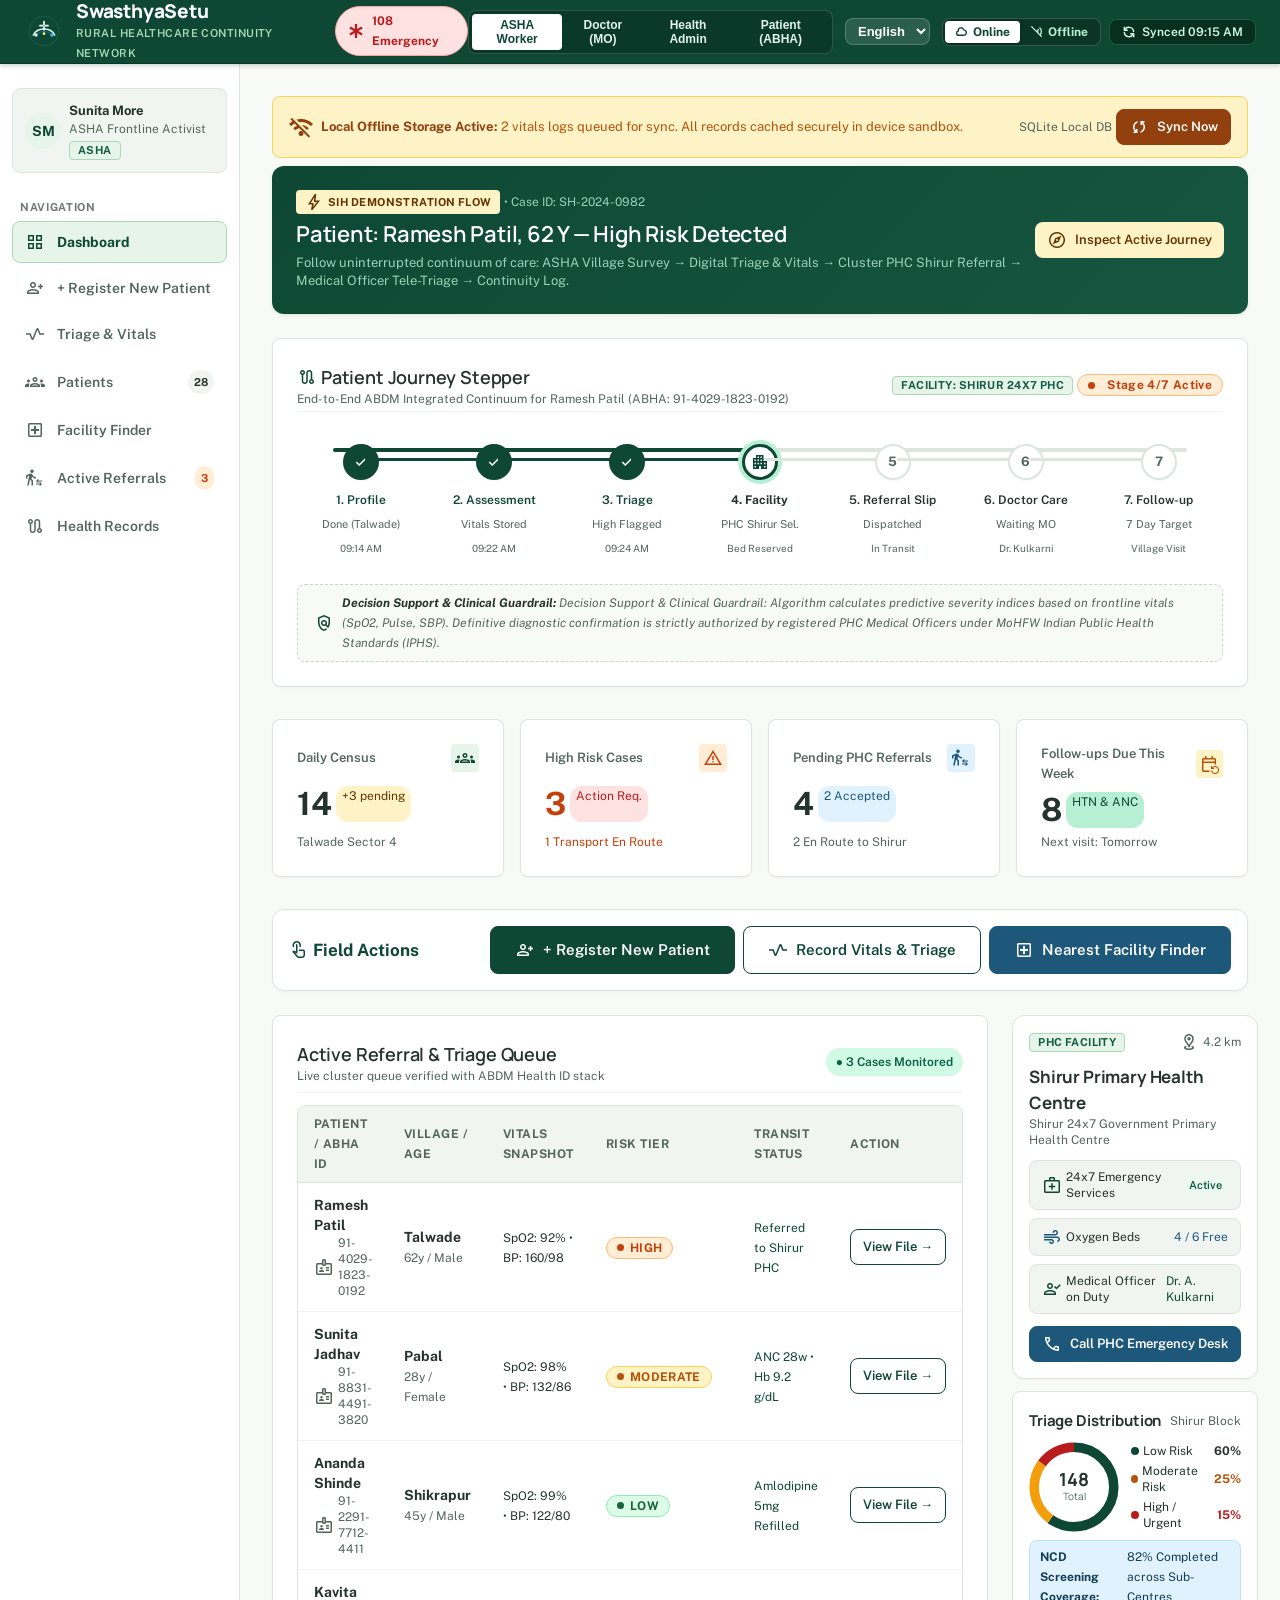
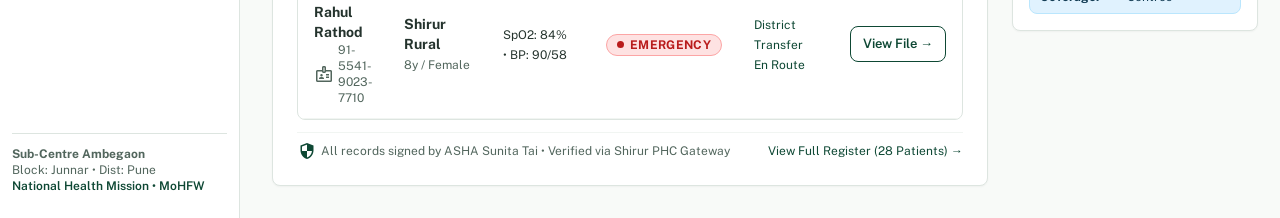
==== commit cac08571: "Design Changes" ====
--- a/client/index.html
+++ b/client/index.html
@@ -1,11 +1,20 @@
 <!DOCTYPE html>
 <html lang="en" data-lang="en">
+
 <head>
   <meta charset="UTF-8">
   <meta name="viewport" content="width=device-width, initial-scale=1.0">
   <title>SwasthyaSetu - Rural Healthcare Continuity Platform</title>
-  <meta name="description" content="Offline-first rural healthcare continuity platform connecting frontline ASHA workers, doctors, and public health facilities across India.">
+  <meta name="description"
+    content="Offline-first rural healthcare continuity platform connecting frontline ASHA workers, doctors, and public health facilities across India.">
   <link rel="icon" type="image/svg+xml" href="src/assets/emblem.svg">
+
+  <!-- Google Material Symbols Outlined & Typography -->
+  <link rel="preconnect" href="https://fonts.googleapis.com">
+  <link rel="preconnect" href="https://fonts.gstatic.com" crossorigin>
+  <link
+    href="https://fonts.googleapis.com/css2?family=Manrope:wght@500;600;700;800&family=Public+Sans:ital,wght@0,400;0,500;0,600;0,700;1,400&family=Material+Symbols+Outlined:opsz,wght,FILL,GRAD@20..48,100..700,0..1,-50..200&display=swap"
+    rel="stylesheet">
 
   <!-- Design System CSS Foundations -->
   <link rel="stylesheet" href="src/styles/tokens.css">
@@ -14,6 +23,7 @@
   <link rel="stylesheet" href="src/styles/layout.css">
   <link rel="stylesheet" href="src/styles/views.css">
 </head>
+
 <body>
   <div class="app-container">
     <!-- Top Application Header -->
@@ -27,15 +37,21 @@
           </div>
         </a>
 
+        <!-- Emergency 108 Call Pill (from Stitch design) -->
+        <a href="tel:108" class="header-emergency-pill" title="National Ambulance & Emergency Dispatch">
+          <span class="material-symbols-outlined text-[16px]">emergency</span>
+          <span>108 Emergency</span>
+        </a>
       </div>
 
       <!-- Header Controls: Role Switcher, Language & Network Simulator -->
       <div class="header-actions">
-        <!-- Role Switcher -->
+        <!-- Role Switcher (4 Roles: ASHA, Doctor, Admin, Patient) -->
         <div class="role-badge-selector" title="Switch User Cadre Role">
-          <button class="role-btn is-active" data-role="ASHA">ASHA Worker</button>
-          <button class="role-btn" data-role="DOCTOR">Doctor (MO)</button>
-          <button class="role-btn" data-role="ADMIN">Health Admin</button>
+          <button class="role-btn is-active" data-role="ASHA" data-i18n="role_asha">ASHA Worker</button>
+          <button class="role-btn" data-role="DOCTOR" data-i18n="role_doctor">Doctor (MO)</button>
+          <button class="role-btn" data-role="ADMIN" data-i18n="role_admin">Health Admin</button>
+          <button class="role-btn" data-role="PATIENT" data-i18n="role_patient">Patient (ABHA)</button>
         </div>
 
         <!-- Language Selector -->
@@ -51,19 +67,32 @@
         <div class="header-sync-module">
           <!-- Tactile Mode Segmented Switch -->
           <div class="sync-mode-switch" role="group" aria-label="Network Mode">
-            <button id="btnModeOnline" class="sync-mode-btn is-active" type="button" title="Connected to State Public Health Cloud">
-              <svg width="13" height="13" fill="none" stroke="currentColor" viewBox="0 0 24 24"><path stroke-linecap="round" stroke-linejoin="round" stroke-width="2.5" d="M3 15a4 4 0 004 4h9a5 5 0 10-.1-9.999 5.002 5.002 0 00-9.78 2.096A4.001 4.001 0 003 15z"/></svg>
+            <button id="btnModeOnline" class="sync-mode-btn is-active" type="button"
+              title="Connected to State Public Health Cloud">
+              <svg width="13" height="13" fill="none" stroke="currentColor" viewBox="0 0 24 24">
+                <path stroke-linecap="round" stroke-linejoin="round" stroke-width="2.5"
+                  d="M3 15a4 4 0 004 4h9a5 5 0 10-.1-9.999 5.002 5.002 0 00-9.78 2.096A4.001 4.001 0 003 15z" />
+              </svg>
               <span>Online</span>
             </button>
-            <button id="btnModeOffline" class="sync-mode-btn" type="button" title="Offline Mode: Local Storage on Device">
-              <svg width="13" height="13" fill="none" stroke="currentColor" viewBox="0 0 24 24"><path stroke-linecap="round" stroke-linejoin="round" stroke-width="2.5" d="M18.364 5.636a9 9 0 010 12.728m-2.828-2.828a5 5 0 010-7.072m-2.828 2.828a1 1 0 010 1.414M12 12h.01M3 3l18 18"/></svg>
+            <button id="btnModeOffline" class="sync-mode-btn" type="button"
+              title="Offline Mode: Local Storage on Device">
+              <svg width="13" height="13" fill="none" stroke="currentColor" viewBox="0 0 24 24">
+                <path stroke-linecap="round" stroke-linejoin="round" stroke-width="2.5"
+                  d="M18.364 5.636a9 9 0 010 12.728m-2.828-2.828a5 5 0 010-7.072m-2.828 2.828a1 1 0 010 1.414M12 12h.01M3 3l18 18" />
+              </svg>
               <span>Offline</span>
             </button>
           </div>
 
           <!-- Actionable Sync Trigger Button -->
-          <button id="headerSyncBtn" class="btn-sync-action is-synced" type="button" title="Click to trigger manual cloud synchronization">
-            <svg id="headerSyncIcon" class="sync-action-icon" width="14" height="14" fill="none" stroke="currentColor" viewBox="0 0 24 24"><path stroke-linecap="round" stroke-linejoin="round" stroke-width="2.5" d="M4 4v5h.582m15.356 2A8.001 8.001 0 004.582 9m0 0H9m11 11v-5h-.581m0 0a8.003 8.003 0 01-15.357-2m15.357 2H15"/></svg>
+          <button id="headerSyncBtn" class="btn-sync-action is-synced" type="button"
+            title="Click to trigger manual cloud synchronization">
+            <svg id="headerSyncIcon" class="sync-action-icon" width="14" height="14" fill="none" stroke="currentColor"
+              viewBox="0 0 24 24">
+              <path stroke-linecap="round" stroke-linejoin="round" stroke-width="2.5"
+                d="M4 4v5h.582m15.356 2A8.001 8.001 0 004.582 9m0 0H9m11 11v-5h-.581m0 0a8.003 8.003 0 01-15.357-2m15.357 2H15" />
+            </svg>
             <span id="headerSyncText">Synced 09:15 AM</span>
             <span id="headerPendingBadge" class="sync-pending-badge" style="display:none;">0</span>
           </button>
@@ -74,12 +103,17 @@
     <!-- Sticky Offline Sync Notification Ribbon (Shown when offline or pending sync) -->
     <div id="offlineRibbon" class="offline-ribbon" style="display:none;">
       <div class="offline-ribbon-content">
-        <svg width="18" height="18" fill="none" stroke="currentColor" viewBox="0 0 24 24"><path stroke-linecap="round" stroke-linejoin="round" stroke-width="2" d="M18.364 5.636a9 9 0 010 12.728m-2.828-2.828a5 5 0 010-7.072m-2.828 2.828a1 1 0 010 1.414M12 12h.01M3 3l18 18"/></svg>
-        <span data-i18n="offline_banner_text">Working offline • Your records are stored locally and will sync once connectivity returns.</span>
+        <svg width="18" height="18" fill="none" stroke="currentColor" viewBox="0 0 24 24">
+          <path stroke-linecap="round" stroke-linejoin="round" stroke-width="2"
+            d="M18.364 5.636a9 9 0 010 12.728m-2.828-2.828a5 5 0 010-7.072m-2.828 2.828a1 1 0 010 1.414M12 12h.01M3 3l18 18" />
+        </svg>
+        <span data-i18n="offline_banner_text">Working offline • Your records are stored locally and will sync once
+          connectivity returns.</span>
       </div>
       <div class="offline-ribbon-actions">
         <span class="badge-role" id="pendingSyncBadge" style="background:#FDE68A; color:#92400E; display:none;">0</span>
-        <button id="ribbonSyncBtn" class="btn btn-secondary btn-sm" style="min-height:30px; padding:0 10px; font-size:0.75rem;">
+        <button id="ribbonSyncBtn" class="btn btn-secondary btn-sm"
+          style="min-height:30px; padding:0 10px; font-size:0.75rem;">
           <span data-i18n="btn_sync_now">Sync Now</span>
         </button>
       </div>
@@ -94,7 +128,8 @@
           <div class="user-meta">
             <span class="user-name" id="currentUserName">Sunita More</span>
             <span class="text-xs text-muted" id="currentUserRole">ASHA Frontline Activist</span>
-            <span class="badge-role badge-role-asha" id="currentUserBadge" style="margin-top:4px; width:fit-content;">ASHA</span>
+            <span class="badge-role badge-role-asha" id="currentUserBadge"
+              style="margin-top:4px; width:fit-content;">ASHA</span>
           </div>
         </div>
 
@@ -123,19 +158,30 @@
     <!-- Mobile Bottom Navigation Bar (Shown on small screens) -->
     <nav class="mobile-bottom-nav">
       <a href="#" class="mobile-nav-link is-active" data-view="dashboard">
-        <svg class="mobile-nav-icon" fill="none" stroke="currentColor" viewBox="0 0 24 24"><path stroke-linecap="round" stroke-linejoin="round" stroke-width="2" d="M3 12l2-2m0 0l7-7 7 7M5 10v10a1 1 0 001 1h3m10-11l2 2m-2-2v10a1 1 0 01-1 1h-3m-6 0a1 1 0 001-1v-4a1 1 0 011-1h2a1 1 0 011 1v4a1 1 0 001 1m-6 0h6"/></svg>
+        <svg class="mobile-nav-icon" fill="none" stroke="currentColor" viewBox="0 0 24 24">
+          <path stroke-linecap="round" stroke-linejoin="round" stroke-width="2"
+            d="M3 12l2-2m0 0l7-7 7 7M5 10v10a1 1 0 001 1h3m10-11l2 2m-2-2v10a1 1 0 01-1 1h-3m-6 0a1 1 0 001-1v-4a1 1 0 011-1h2a1 1 0 011 1v4a1 1 0 001 1m-6 0h6" />
+        </svg>
         <span>Home</span>
       </a>
       <a href="#" class="mobile-nav-link" data-view="registration">
-        <svg class="mobile-nav-icon" fill="none" stroke="currentColor" viewBox="0 0 24 24"><path stroke-linecap="round" stroke-linejoin="round" stroke-width="2" d="M18 9v3m0 0v3m0-3h3m-3 0h-3m-2-5a4 4 0 11-8 0 4 4 0 018 0zM3 20a6 6 0 0112 0v1H3v-1z"/></svg>
+        <svg class="mobile-nav-icon" fill="none" stroke="currentColor" viewBox="0 0 24 24">
+          <path stroke-linecap="round" stroke-linejoin="round" stroke-width="2"
+            d="M18 9v3m0 0v3m0-3h3m-3 0h-3m-2-5a4 4 0 11-8 0 4 4 0 018 0zM3 20a6 6 0 0112 0v1H3v-1z" />
+        </svg>
         <span>Register</span>
       </a>
       <a href="#" class="mobile-nav-link" data-view="facilities">
-        <svg class="mobile-nav-icon" fill="none" stroke="currentColor" viewBox="0 0 24 24"><path stroke-linecap="round" stroke-linejoin="round" stroke-width="2" d="M19 21V5a2 2 0 00-2-2H7a2 2 0 00-2 2v16m14 0h2m-2 0h-5m-9 0H3m2 0h5M9 7h1m-1 4h1m4-4h1m-1 4h1m-5 10v-5a1 1 0 011-1h2a1 1 0 011 1v5m-4 0h4"/></svg>
+        <svg class="mobile-nav-icon" fill="none" stroke="currentColor" viewBox="0 0 24 24">
+          <path stroke-linecap="round" stroke-linejoin="round" stroke-width="2"
+            d="M19 21V5a2 2 0 00-2-2H7a2 2 0 00-2 2v16m14 0h2m-2 0h-5m-9 0H3m2 0h5M9 7h1m-1 4h1m4-4h1m-1 4h1m-5 10v-5a1 1 0 011-1h2a1 1 0 011 1v5m-4 0h4" />
+        </svg>
         <span>Facilities</span>
       </a>
       <a href="#" class="mobile-nav-link" data-view="referrals">
-        <svg class="mobile-nav-icon" fill="none" stroke="currentColor" viewBox="0 0 24 24"><path stroke-linecap="round" stroke-linejoin="round" stroke-width="2" d="M13 7l5 5m0 0l-5 5m5-5H6"/></svg>
+        <svg class="mobile-nav-icon" fill="none" stroke="currentColor" viewBox="0 0 24 24">
+          <path stroke-linecap="round" stroke-linejoin="round" stroke-width="2" d="M13 7l5 5m0 0l-5 5m5-5H6" />
+        </svg>
         <span>Referrals</span>
       </a>
     </nav>
@@ -148,4 +194,5 @@
   <script src="src/services/triage/triage-engine.js"></script>
   <script src="src/app.js"></script>
 </body>
-</html>
+
+</html>
--- a/client/src/styles/tokens.css
+++ b/client/src/styles/tokens.css
@@ -89,10 +89,24 @@
   --role-admin-fg: #92400E;
   --role-admin-border: #FCD34D;
 
+  --role-patient-bg: #E6F8EE;
+  --role-patient-fg: #003021;
+  --role-patient-border: #B6EFD3;
+
+  /* Stitch Container Tiers */
+  --surface-container-lowest: #FFFFFF;
+  --surface-container-low: #E6F8EE;
+  --surface-container: #E0F2E9;
+  --surface-container-high: #DBECE3;
+  --surface-container-highest: #D5E7DD;
+  --surface-bright: #ECFDF4;
+  --surface-dim: #CDDED5;
+
   /* Typography Families */
   --font-headline: 'Manrope', -apple-system, BlinkMacSystemFont, "Segoe UI", Roboto, sans-serif;
   --font-body: 'Public Sans', -apple-system, BlinkMacSystemFont, "Segoe UI", Roboto, sans-serif;
   --font-numeric: 'Public Sans', "SF Mono", Consolas, monospace;
+  --font-icon: 'Material Symbols Outlined';
 
   /* Typography Scale */
   --text-headline-xl: 700 2rem/2.5rem var(--font-headline);        /* 32px / 40px */
--- a/client/src/styles/components.css
+++ b/client/src/styles/components.css
@@ -959,3 +959,357 @@
   0% { background-position: 200% 0; }
   100% { background-position: -200% 0; }
 }
+
+/* ==========================================================================
+   16. MATERIAL SYMBOLS & ICONS
+   ========================================================================== */
+.material-symbols-outlined {
+  font-family: 'Material Symbols Outlined';
+  font-weight: normal;
+  font-style: normal;
+  font-size: 20px;
+  line-height: 1;
+  display: inline-block;
+  text-transform: none;
+  letter-spacing: normal;
+  word-wrap: normal;
+  white-space: nowrap;
+  direction: ltr;
+  vertical-align: middle;
+  -webkit-font-smoothing: antialiased;
+}
+
+.header-emergency-pill {
+  display: inline-flex;
+  align-items: center;
+  gap: 6px;
+  padding: 4px 10px;
+  border-radius: var(--radius-pill);
+  background-color: var(--risk-emergency-bg);
+  color: var(--risk-emergency-fg);
+  font-size: 0.75rem;
+  font-weight: 700;
+  text-decoration: none;
+  border: 1px solid var(--risk-emergency-border);
+  transition: all var(--transition-fast);
+}
+.header-emergency-pill:hover {
+  background-color: #FCA5A5;
+  text-decoration: none;
+}
+
+/* ==========================================================================
+   17. ENHANCED PATIENT JOURNEY STEPPER WITH CONNECTING RAIL
+   ========================================================================== */
+.stepper-container {
+  position: relative;
+  width: 100%;
+  padding: var(--space-md) 0 var(--space-xs);
+  overflow-x: auto;
+}
+
+.stepper-rail {
+  position: absolute;
+  top: 28px;
+  left: 36px;
+  right: 36px;
+  height: 4px;
+  background-color: var(--border-structural);
+  z-index: 1;
+  border-radius: 2px;
+}
+
+.stepper-rail-progress {
+  height: 100%;
+  background-color: var(--color-primary);
+  border-radius: 2px;
+  transition: width 0.4s cubic-bezier(0.4, 0, 0.2, 1);
+}
+
+.patient-journey-stepper {
+  position: relative;
+  z-index: 2;
+  display: grid;
+  grid-template-columns: repeat(7, 1fr);
+  gap: var(--space-xs);
+  min-width: 680px;
+}
+
+.journey-step {
+  display: flex;
+  flex-direction: column;
+  align-items: center;
+  text-align: center;
+  gap: 6px;
+}
+
+.journey-node {
+  width: 36px;
+  height: 36px;
+  border-radius: 50%;
+  background-color: var(--surface-card);
+  border: 2px solid var(--border-structural);
+  color: var(--color-neutral-muted);
+  display: flex;
+  align-items: center;
+  justify-content: center;
+  font-size: 0.8125rem;
+  font-weight: 700;
+  box-shadow: var(--elevation-1);
+  transition: all var(--transition-normal);
+}
+
+.journey-step.is-completed .journey-node {
+  background-color: var(--color-primary);
+  border-color: var(--color-primary);
+  color: #FFFFFF;
+}
+
+.journey-step.is-active .journey-node {
+  background-color: #FFFFFF;
+  border-color: var(--color-primary);
+  color: var(--color-primary);
+  box-shadow: 0 0 0 4px var(--color-primary-fixed);
+  font-size: 1.125rem;
+}
+
+.journey-label {
+  font-size: 0.75rem;
+  font-weight: 600;
+  color: var(--color-neutral);
+  line-height: 1rem;
+}
+
+.journey-subtext {
+  font-size: 0.6875rem;
+  color: var(--color-neutral-muted);
+}
+
+/* ==========================================================================
+   18. SIH DEMONSTRATION HERO BANNER & STATUS BARS
+   ========================================================================== */
+.demo-hero-banner {
+  background: linear-gradient(135deg, var(--color-primary) 0%, #165640 100%);
+  color: #FFFFFF;
+  padding: var(--space-lg);
+  border-radius: var(--radius-lg);
+  display: flex;
+  flex-direction: column;
+  gap: var(--space-md);
+  box-shadow: var(--elevation-2);
+  position: relative;
+  overflow: hidden;
+}
+
+@media (min-width: 900px) {
+  .demo-hero-banner {
+    flex-direction: row;
+    align-items: center;
+    justify-content: space-between;
+  }
+}
+
+.demo-hero-pill {
+  background-color: var(--color-tertiary-light);
+  color: var(--color-tertiary-container);
+  font-size: 0.6875rem;
+  font-weight: 700;
+  padding: 2px 8px;
+  border-radius: var(--radius-sm);
+  text-transform: uppercase;
+  letter-spacing: 0.04em;
+  display: inline-flex;
+  align-items: center;
+  gap: 4px;
+}
+
+/* ==========================================================================
+   19. CITIZEN ABHA PORTAL COMPONENTS (from Stitch screens 2431b0db & 5770725d)
+   ========================================================================== */
+.citizen-profile-card {
+  background-color: var(--surface-card);
+  border: 1px solid var(--border-structural);
+  border-radius: var(--radius-xl);
+  padding: var(--space-lg);
+  display: flex;
+  flex-direction: column;
+  gap: var(--space-lg);
+  box-shadow: var(--elevation-1);
+}
+
+@media (min-width: 1024px) {
+  .citizen-profile-card {
+    flex-direction: row;
+    align-items: center;
+    justify-content: space-between;
+  }
+}
+
+.citizen-avatar-wrap {
+  position: relative;
+  width: 72px;
+  height: 72px;
+  border-radius: 50%;
+  background-color: var(--surface-container-high);
+  display: flex;
+  align-items: center;
+  justify-content: center;
+  color: var(--color-primary);
+  font-size: 1.5rem;
+  font-weight: 700;
+  flex-shrink: 0;
+  border: 2px solid var(--border-emphasis);
+}
+
+.citizen-avatar-verified {
+  position: absolute;
+  bottom: -2px;
+  right: -2px;
+  background-color: var(--color-primary);
+  color: #FFFFFF;
+  border-radius: 50%;
+  width: 22px;
+  height: 22px;
+  display: flex;
+  align-items: center;
+  justify-content: center;
+  font-size: 14px;
+  box-shadow: var(--elevation-1);
+}
+
+.abdm-badge {
+  display: inline-flex;
+  align-items: center;
+  gap: 4px;
+  background-color: var(--surface-container);
+  color: var(--color-primary);
+  font-size: 0.75rem;
+  font-weight: 700;
+  padding: 2px 8px;
+  border-radius: var(--radius-pill);
+}
+
+.citizen-action-grid {
+  display: grid;
+  grid-template-columns: repeat(auto-fit, minmax(220px, 1fr));
+  gap: var(--space-md);
+  margin: var(--space-lg) 0;
+}
+
+.citizen-action-tile {
+  background-color: var(--surface-card);
+  border: 1px solid var(--border-structural);
+  border-radius: var(--radius-lg);
+  padding: var(--space-base);
+  display: flex;
+  align-items: center;
+  justify-content: space-between;
+  text-decoration: none;
+  color: inherit;
+  transition: all var(--transition-fast);
+  cursor: pointer;
+}
+
+.citizen-action-tile:hover {
+  background-color: var(--surface-subtle);
+  border-color: var(--border-emphasis);
+  transform: translateY(-1px);
+  text-decoration: none;
+}
+
+.citizen-action-icon {
+  width: 42px;
+  height: 42px;
+  border-radius: var(--radius-md);
+  display: flex;
+  align-items: center;
+  justify-content: center;
+  flex-shrink: 0;
+}
+
+.jan-aushadhi-badge {
+  background-color: #DCFCE7;
+  color: #166534;
+  font-size: 0.6875rem;
+  font-weight: 700;
+  padding: 2px 6px;
+  border-radius: var(--radius-sm);
+  display: inline-block;
+}
+
+.continuum-progress-bar {
+  background-color: var(--surface-container-low);
+  border-radius: var(--radius-md);
+  padding: var(--space-md);
+  margin: var(--space-base) 0;
+}
+
+.continuum-grid {
+  display: grid;
+  grid-template-columns: repeat(auto-fit, minmax(130px, 1fr));
+  gap: var(--space-sm);
+  margin-top: var(--space-sm);
+}
+
+.continuum-node {
+  display: flex;
+  align-items: center;
+  gap: 6px;
+  font-size: 0.75rem;
+  color: var(--color-neutral-muted);
+}
+.continuum-node.is-done {
+  color: var(--color-primary);
+  font-weight: 600;
+}
+.continuum-node.is-active {
+  background-color: var(--surface-container);
+  color: var(--color-primary);
+  font-weight: 700;
+  padding: 4px 8px;
+  border-radius: var(--radius-sm);
+}
+
+/* ==========================================================================
+   20. LIVE FACILITY CAPABILITY & READINESS CARDS
+   ========================================================================== */
+.facility-live-card {
+  background-color: var(--surface-card);
+  border: 1px solid var(--border-structural);
+  border-radius: var(--radius-lg);
+  padding: var(--space-base);
+  display: flex;
+  flex-direction: column;
+  gap: var(--space-md);
+  box-shadow: var(--elevation-1);
+}
+
+.facility-readiness-row {
+  display: flex;
+  align-items: center;
+  justify-content: space-between;
+  padding: 8px 12px;
+  background-color: var(--surface-subtle);
+  border-radius: var(--radius-md);
+  border: 1px solid var(--border-structural);
+}
+
+/* Donut Chart SVG Container */
+.donut-chart-container {
+  width: 90px;
+  height: 90px;
+  position: relative;
+  flex-shrink: 0;
+}
+
+.donut-chart-text {
+  position: absolute;
+  inset: 0;
+  display: flex;
+  flex-direction: column;
+  align-items: center;
+  justify-content: center;
+  font-family: var(--font-headline);
+  pointer-events: none;
+}
+
--- a/client/src/styles/views.css
+++ b/client/src/styles/views.css
@@ -311,10 +311,84 @@
 }
 
 /* ==========================================================================
+   CITIZEN ABHA PORTAL WORKSPACE (from Stitch screens 2431b0db & 5770725d)
+   ========================================================================== */
+.patient-portal-layout {
+  display: flex;
+  flex-direction: column;
+  gap: var(--space-lg);
+  max-width: var(--max-content-width);
+  margin: 0 auto;
+}
+
+.citizen-bento-grid {
+  display: grid;
+  grid-template-columns: 1fr;
+  gap: var(--space-lg);
+}
+
+@media (min-width: 1024px) {
+  .citizen-bento-grid {
+    grid-template-columns: 8fr 4fr;
+  }
+}
+
+.prescription-list-table {
+  width: 100%;
+  border-collapse: collapse;
+}
+
+.prescription-list-table th {
+  padding: 10px 12px;
+  background-color: var(--surface-subtle);
+  font-size: 0.75rem;
+  font-weight: 700;
+  text-transform: uppercase;
+  color: var(--color-neutral-muted);
+  border-bottom: 1px solid var(--border-structural);
+  text-align: left;
+}
+
+.prescription-list-table td {
+  padding: 12px;
+  border-bottom: 1px solid var(--surface-subtle);
+  font-size: 0.875rem;
+}
+
+/* ==========================================================================
+   ASHA OPERATIONAL SPLIT BENTO (8 Cols Queue / 4 Cols Live Facility)
+   ========================================================================== */
+.asha-split-bento {
+  display: grid;
+  grid-template-columns: 1fr;
+  gap: var(--space-lg);
+  margin-top: var(--space-lg);
+}
+
+@media (min-width: 1024px) {
+  .asha-split-bento {
+    grid-template-columns: 8fr 4fr;
+  }
+}
+
+.quick-action-strip {
+  background-color: var(--surface-card);
+  border: 1px solid var(--border-structural);
+  border-radius: var(--radius-lg);
+  padding: var(--space-base);
+  display: flex;
+  flex-wrap: wrap;
+  align-items: center;
+  justify-content: space-between;
+  gap: var(--space-sm);
+  box-shadow: var(--elevation-1);
+}
+
+/* ==========================================================================
    RESPONSIVE ADJUSTMENTS
    ========================================================================== */
 @media (max-width: 900px) {
-  .view-grid-2col, .doctor-consult-layout {
+  .view-grid-2col, .doctor-consult-layout, .citizen-bento-grid, .asha-split-bento {
     grid-template-columns: 1fr;
     gap: var(--space-base);
   }
@@ -322,3 +396,4 @@
     grid-template-columns: 1fr;
   }
 }
+
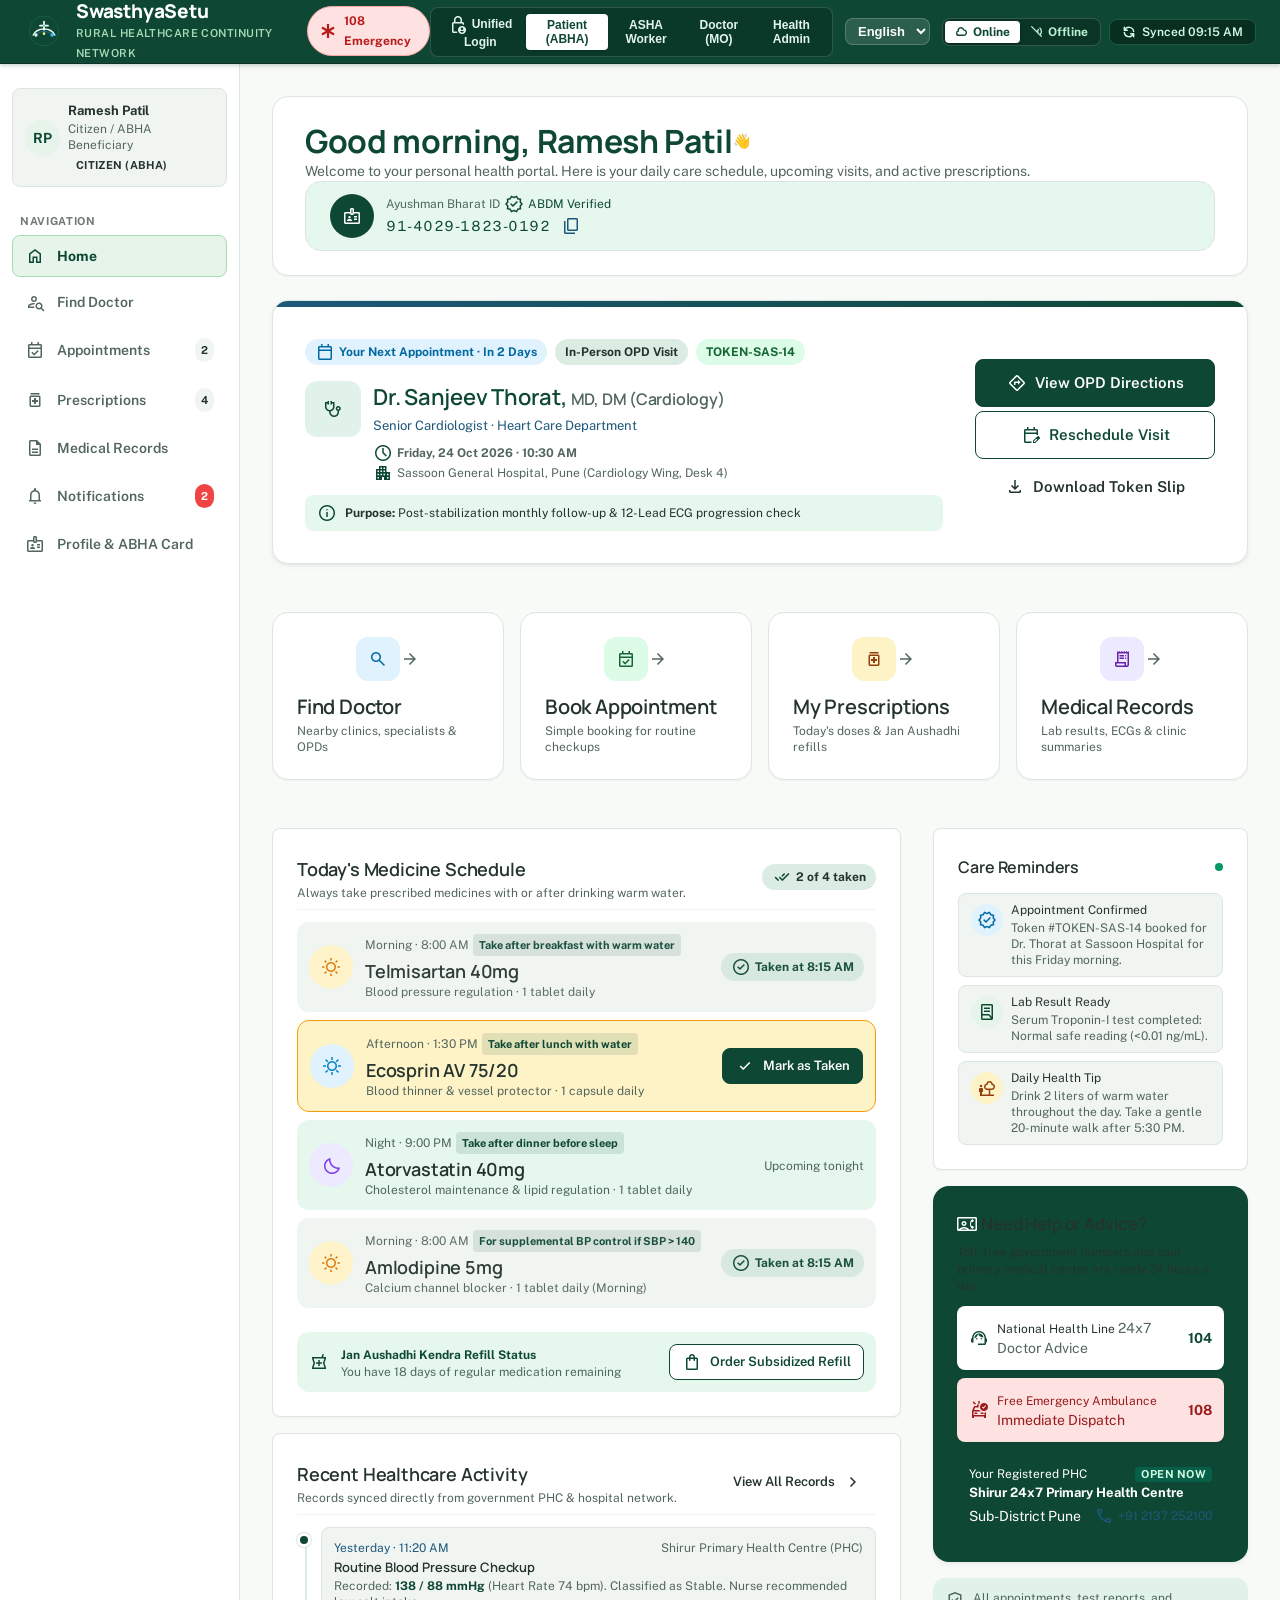
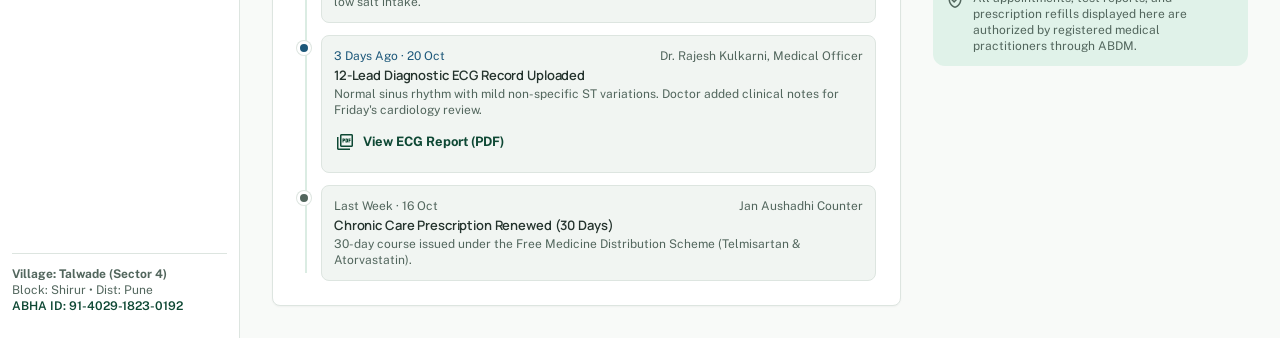
==== commit 5957247d: "Design changes" ====
--- a/client/index.html
+++ b/client/index.html
@@ -6,7 +6,7 @@
   <meta name="viewport" content="width=device-width, initial-scale=1.0">
   <title>SwasthyaSetu - Rural Healthcare Continuity Platform</title>
   <meta name="description"
-    content="Offline-first rural healthcare continuity platform connecting frontline ASHA workers, doctors, and public health facilities across India.">
+    content="Offline-first rural healthcare continuity platform connecting patients, frontline ASHA workers, doctors, and public health administrators across India.">
   <link rel="icon" type="image/svg+xml" href="src/assets/emblem.svg">
 
   <!-- Google Material Symbols Outlined & Typography -->
@@ -16,7 +16,7 @@
     href="https://fonts.googleapis.com/css2?family=Manrope:wght@500;600;700;800&family=Public+Sans:ital,wght@0,400;0,500;0,600;0,700;1,400&family=Material+Symbols+Outlined:opsz,wght,FILL,GRAD@20..48,100..700,0..1,-50..200&display=swap"
     rel="stylesheet">
 
-  <!-- Design System CSS Foundations -->
+  <!-- Design System CSS Foundations (Stitch Alignment) -->
   <link rel="stylesheet" href="src/styles/tokens.css">
   <link rel="stylesheet" href="src/styles/base.css">
   <link rel="stylesheet" href="src/styles/components.css">
@@ -29,29 +29,35 @@
     <!-- Top Application Header -->
     <header class="app-header">
       <div class="flex items-center gap-md">
-        <a href="index.html" class="header-brand">
-          <img src="src/assets/emblem.svg" alt="SwasthyaSetu Emblem" class="brand-emblem">
+        <!-- Centralized Logo Branding Placeholder -->
+        <a href="index.html" class="header-brand" title="SwasthyaSetu - Rural Healthcare Continuity Platform">
+          <div class="brand-logo-wrap">
+            <img src="src/assets/emblem.svg" alt="SwasthyaSetu Emblem" class="brand-emblem">
+          </div>
           <div class="brand-title-group">
             <span class="brand-title" data-i18n="app_title">SwasthyaSetu</span>
-            <span class="brand-subtitle" data-i18n="app_subtitle">Rural Healthcare Continuity Network</span>
+            <span class="brand-subtitle" data-i18n="app_subtitle">Rural Healthcare Network</span>
           </div>
         </a>
 
-        <!-- Emergency 108 Call Pill (from Stitch design) -->
+        <!-- Emergency 108 Call Pill (Stitch reference) -->
         <a href="tel:108" class="header-emergency-pill" title="National Ambulance & Emergency Dispatch">
           <span class="material-symbols-outlined text-[16px]">emergency</span>
-          <span>108 Emergency</span>
+          <span data-i18n="emergency_108">108 Emergency</span>
         </a>
       </div>
 
-      <!-- Header Controls: Role Switcher, Language & Network Simulator -->
+      <!-- Header Controls: 4-Role Switcher, Language & Offline Mode Sync -->
       <div class="header-actions">
-        <!-- Role Switcher (4 Roles: ASHA, Doctor, Admin, Patient) -->
+        <!-- Role Switcher (4 Distinct Personas + Unified Login Gateway) -->
         <div class="role-badge-selector" title="Switch User Cadre Role">
-          <button class="role-btn is-active" data-role="ASHA" data-i18n="role_asha">ASHA Worker</button>
+          <button class="role-btn" data-role="AUTH" id="btnRoleAuth" title="Unified Role-Detection Login Gateway">
+            <span class="material-symbols-outlined text-[13px]">lock_person</span> Unified Login
+          </button>
+          <button class="role-btn is-active" data-role="PATIENT" data-i18n="role_patient">Patient (ABHA)</button>
+          <button class="role-btn" data-role="ASHA" data-i18n="role_asha">ASHA Worker</button>
           <button class="role-btn" data-role="DOCTOR" data-i18n="role_doctor">Doctor (MO)</button>
           <button class="role-btn" data-role="ADMIN" data-i18n="role_admin">Health Admin</button>
-          <button class="role-btn" data-role="PATIENT" data-i18n="role_patient">Patient (ABHA)</button>
         </div>
 
         <!-- Language Selector -->
@@ -107,8 +113,7 @@
           <path stroke-linecap="round" stroke-linejoin="round" stroke-width="2"
             d="M18.364 5.636a9 9 0 010 12.728m-2.828-2.828a5 5 0 010-7.072m-2.828 2.828a1 1 0 010 1.414M12 12h.01M3 3l18 18" />
         </svg>
-        <span data-i18n="offline_banner_text">Working offline • Your records are stored locally and will sync once
-          connectivity returns.</span>
+        <span data-i18n="offline_banner_text">Working offline • Your records are stored securely on this device and will sync once connectivity returns.</span>
       </div>
       <div class="offline-ribbon-actions">
         <span class="badge-role" id="pendingSyncBadge" style="background:#FDE68A; color:#92400E; display:none;">0</span>
@@ -119,17 +124,17 @@
       </div>
     </div>
 
-    <!-- Application Body: Sidebar + Main Workspace -->
+    <!-- Application Body: Dynamic Sidebar + Main Content -->
     <div class="app-body">
       <!-- Desktop Sidebar -->
       <aside class="app-sidebar">
         <div class="sidebar-user-card">
-          <div class="user-avatar" id="currentUserAvatar">SM</div>
+          <div class="user-avatar" id="currentUserAvatar">RP</div>
           <div class="user-meta">
-            <span class="user-name" id="currentUserName">Sunita More</span>
-            <span class="text-xs text-muted" id="currentUserRole">ASHA Frontline Activist</span>
-            <span class="badge-role badge-role-asha" id="currentUserBadge"
-              style="margin-top:4px; width:fit-content;">ASHA</span>
+            <span class="user-name" id="currentUserName">Ramesh Patil</span>
+            <span class="text-xs text-muted" id="currentUserRole">Citizen / ABHA Beneficiary</span>
+            <span class="badge-role badge-role-patient" id="currentUserBadge"
+              style="margin-top:4px; width:fit-content;">Citizen</span>
           </div>
         </div>
 
@@ -140,11 +145,12 @@
           </nav>
         </div>
 
+        <!-- Dynamic Role Organization / Location Footer -->
         <div style="margin-top:auto; padding-top:var(--space-md); border-top:1px solid var(--border-structural);">
-          <div class="text-xs text-muted">
-            <strong>Sub-Centre Ambegaon</strong><br>
-            Block: Junnar • Dist: Pune<br>
-            <span style="color:var(--color-primary); font-weight:600;">National Health Mission • MoHFW</span>
+          <div class="text-xs text-muted" id="sidebarOrgFooter">
+            <strong>Village: Talwade (Sector 4)</strong><br>
+            Block: Shirur • Dist: Pune<br>
+            <span style="color:var(--color-primary); font-weight:600;">ABHA ID: 91-4029-1823-0192</span>
           </div>
         </div>
       </aside>
@@ -155,43 +161,23 @@
       </main>
     </div>
 
-    <!-- Mobile Bottom Navigation Bar (Shown on small screens) -->
-    <nav class="mobile-bottom-nav">
-      <a href="#" class="mobile-nav-link is-active" data-view="dashboard">
-        <svg class="mobile-nav-icon" fill="none" stroke="currentColor" viewBox="0 0 24 24">
-          <path stroke-linecap="round" stroke-linejoin="round" stroke-width="2"
-            d="M3 12l2-2m0 0l7-7 7 7M5 10v10a1 1 0 001 1h3m10-11l2 2m-2-2v10a1 1 0 01-1 1h-3m-6 0a1 1 0 001-1v-4a1 1 0 011-1h2a1 1 0 011 1v4a1 1 0 001 1m-6 0h6" />
-        </svg>
-        <span>Home</span>
-      </a>
-      <a href="#" class="mobile-nav-link" data-view="registration">
-        <svg class="mobile-nav-icon" fill="none" stroke="currentColor" viewBox="0 0 24 24">
-          <path stroke-linecap="round" stroke-linejoin="round" stroke-width="2"
-            d="M18 9v3m0 0v3m0-3h3m-3 0h-3m-2-5a4 4 0 11-8 0 4 4 0 018 0zM3 20a6 6 0 0112 0v1H3v-1z" />
-        </svg>
-        <span>Register</span>
-      </a>
-      <a href="#" class="mobile-nav-link" data-view="facilities">
-        <svg class="mobile-nav-icon" fill="none" stroke="currentColor" viewBox="0 0 24 24">
-          <path stroke-linecap="round" stroke-linejoin="round" stroke-width="2"
-            d="M19 21V5a2 2 0 00-2-2H7a2 2 0 00-2 2v16m14 0h2m-2 0h-5m-9 0H3m2 0h5M9 7h1m-1 4h1m4-4h1m-1 4h1m-5 10v-5a1 1 0 011-1h2a1 1 0 011 1v5m-4 0h4" />
-        </svg>
-        <span>Facilities</span>
-      </a>
-      <a href="#" class="mobile-nav-link" data-view="referrals">
-        <svg class="mobile-nav-icon" fill="none" stroke="currentColor" viewBox="0 0 24 24">
-          <path stroke-linecap="round" stroke-linejoin="round" stroke-width="2" d="M13 7l5 5m0 0l-5 5m5-5H6" />
-        </svg>
-        <span>Referrals</span>
-      </a>
+    <!-- Dynamic Mobile Bottom Navigation Bar (Rendered per role on small screens) -->
+    <nav class="mobile-bottom-nav" id="mobileBottomNav">
+      <!-- Dynamically rendered by app.js based on active role -->
     </nav>
   </div>
 
-  <!-- Application Logic Modules -->
+  <!-- Application Logic Modules in Dependency Order -->
   <script src="src/data/mock-data.js"></script>
   <script src="src/i18n/i18n.js"></script>
   <script src="src/services/offline/offline-store.js"></script>
   <script src="src/services/triage/triage-engine.js"></script>
+  <script src="src/components/ui-components.js"></script>
+  <script src="src/pages/patient/patient-pages.js"></script>
+  <script src="src/pages/asha/asha-pages.js"></script>
+  <script src="src/pages/doctor/doctor-pages.js"></script>
+  <script src="src/pages/admin/admin-pages.js"></script>
+  <script src="src/pages/auth/auth-pages.js"></script>
   <script src="src/app.js"></script>
 </body>
 
--- a/client/src/styles/components.css
+++ b/client/src/styles/components.css
@@ -1313,3 +1313,80 @@
   pointer-events: none;
 }
 
+/* ==========================================================================
+   21. SWASTHYA MODAL SYSTEM (High-Fidelity Dialogue Drawers)
+   ========================================================================== */
+.swasthya-modal-backdrop {
+  position: fixed;
+  inset: 0;
+  background-color: rgba(16, 30, 25, 0.6);
+  backdrop-filter: blur(4px);
+  z-index: 9999;
+  display: flex;
+  align-items: center;
+  justify-content: center;
+  padding: var(--space-base);
+  animation: fadeIn 0.2s ease-out;
+}
+
+@keyframes fadeIn {
+  from { opacity: 0; }
+  to { opacity: 1; }
+}
+
+.swasthya-modal-dialog {
+  background-color: var(--surface-card);
+  border: 1px solid var(--border-structural);
+  border-radius: var(--radius-xl);
+  box-shadow: 0 20px 40px rgba(0, 0, 0, 0.2);
+  width: 100%;
+  max-width: 600px;
+  max-height: 90vh;
+  display: flex;
+  flex-direction: column;
+  overflow: hidden;
+  animation: slideUp 0.25s cubic-bezier(0.16, 1, 0.3, 1);
+}
+
+@keyframes slideUp {
+  from { transform: translateY(20px); opacity: 0; }
+  to { transform: translateY(0); opacity: 1; }
+}
+
+.swasthya-modal-header {
+  display: flex;
+  align-items: center;
+  justify-content: space-between;
+  padding: var(--space-lg) var(--space-xl);
+  border-bottom: 1px solid var(--border-structural);
+  background-color: var(--surface-container-low);
+}
+
+.swasthya-modal-title {
+  font-family: var(--font-headline);
+  font-size: 1.1875rem;
+  font-weight: 700;
+  color: var(--color-primary);
+  display: flex;
+  align-items: center;
+  gap: var(--space-xs);
+}
+
+.swasthya-modal-body {
+  padding: var(--space-xl);
+  overflow-y: auto;
+  display: flex;
+  flex-direction: column;
+  gap: var(--space-base);
+}
+
+.swasthya-modal-footer {
+  display: flex;
+  align-items: center;
+  justify-content: flex-end;
+  gap: var(--space-sm);
+  padding: var(--space-md) var(--space-xl);
+  border-top: 1px solid var(--border-structural);
+  background-color: var(--surface-subtle);
+}
+
--- a/client/src/styles/views.css
+++ b/client/src/styles/views.css
@@ -1,6 +1,7 @@
 /**
  * SwasthyaSetu Workflow Views CSS
- * Operational layouts for ASHA, Doctor, and District Administrative portals
+ * Operational layouts for Patient, ASHA, Doctor, and District Administrative portals
+ * Source: Stitch Project 11062066934146902009
  */
 
 /* ==========================================================================
@@ -98,186 +99,1147 @@
 }
 
 /* ==========================================================================
-   PATIENT REGISTRATION & CLINICAL ENTRY WIZARD
+   PATIENT FIND DOCTOR & DISCOVERY VIEW (Stitch Screen 887fcd04)
    ========================================================================== */
-.form-step-wizard {
-  background-color: var(--surface-card);
-  border: 1px solid var(--border-structural);
-  border-radius: var(--radius-md);
+.patient-find-doctor-layout {
+  display: flex;
+  flex-direction: column;
+  gap: var(--space-lg);
+  max-width: var(--max-content-width);
+  margin: 0 auto;
+}
+
+.citizen-assist-ribbon {
+  background-color: var(--surface-container-high);
+  border-radius: var(--radius-lg);
+  padding: var(--space-md) var(--space-lg);
+  display: flex;
+  flex-wrap: wrap;
+  align-items: center;
+  justify-content: space-between;
+  gap: var(--space-sm);
   box-shadow: var(--elevation-1);
-  overflow: hidden;
-}
-
-.wizard-header {
+}
+
+.assist-icon-circle {
+  width: 40px;
+  height: 40px;
+  border-radius: 50%;
+  background-color: var(--color-primary-container);
+  color: #FFFFFF;
+  display: flex;
+  align-items: center;
+  justify-content: center;
+  flex-shrink: 0;
+}
+
+.doctor-search-box {
+  background-color: var(--surface-card);
+  border: 1px solid var(--border-structural);
+  border-radius: var(--radius-xl);
+  padding: var(--space-xl);
+  box-shadow: var(--elevation-1);
+}
+
+.doctor-search-bar-row {
+  display: flex;
+  flex-direction: column;
+  gap: var(--space-sm);
+  margin-top: var(--space-lg);
+}
+
+@media (min-width: 768px) {
+  .doctor-search-bar-row {
+    flex-direction: row;
+    align-items: center;
+  }
+}
+
+.doctor-search-input-wrap {
+  position: relative;
+  flex: 1;
+}
+
+.search-leading-icon {
+  position: absolute;
+  left: 16px;
+  top: 50%;
+  transform: translateY(-50%);
+  color: var(--color-primary);
+  font-size: 22px;
+  pointer-events: none;
+}
+
+.doctor-search-input {
+  width: 100%;
+  height: 52px;
+  padding: 0 48px 0 48px;
+  border-radius: var(--radius-lg);
+  background-color: var(--surface-container-low);
+  color: var(--color-neutral);
+  font-family: var(--font-body);
+  font-size: 0.9375rem;
+  border: 1.5px solid transparent;
+  outline: none;
+  transition: all var(--transition-fast);
+}
+
+.doctor-search-input:focus {
+  background-color: #FFFFFF;
+  border-color: var(--color-primary);
+  box-shadow: 0 0 0 3px rgba(14, 72, 52, 0.12);
+}
+
+.search-voice-btn {
+  position: absolute;
+  right: 14px;
+  top: 50%;
+  transform: translateY(-50%);
+  background: transparent;
+  border: none;
+  color: var(--color-neutral-muted);
+  cursor: pointer;
+  display: flex;
+  align-items: center;
+  justify-content: center;
+}
+.search-voice-btn:hover { color: var(--color-primary); }
+
+.specialty-filter-bar {
+  display: flex;
+  align-items: center;
+  gap: var(--space-xs);
+  overflow-x: auto;
+  padding-top: var(--space-md);
+  padding-bottom: 4px;
+  white-space: nowrap;
+}
+
+.filter-pill {
+  padding: 6px 14px;
+  border-radius: var(--radius-pill);
+  font-size: 0.8125rem;
+  font-weight: 600;
+  background-color: var(--surface-subtle);
+  color: var(--color-neutral);
+  border: 1px solid var(--border-structural);
+  cursor: pointer;
+  transition: all var(--transition-fast);
+}
+
+.filter-pill:hover {
+  background-color: var(--surface-container);
+  border-color: var(--border-emphasis);
+}
+
+.filter-pill.is-active {
+  background-color: var(--color-primary-container);
+  color: #FFFFFF;
+  border-color: var(--color-primary-container);
+  box-shadow: 0 1px 3px rgba(0,0,0,0.15);
+}
+
+.doctor-discovery-grid {
+  display: grid;
+  grid-template-columns: 1fr;
+  gap: var(--space-lg);
+}
+
+@media (min-width: 1024px) {
+  .doctor-discovery-grid {
+    grid-template-columns: 7fr 5fr;
+  }
+}
+
+.doctor-list-pane {
+  display: flex;
+  flex-direction: column;
+}
+
+/* Doctor Discovery Card */
+.doctor-card {
+  background-color: var(--surface-card);
+  border: 1.5px solid var(--border-structural);
+  border-radius: var(--radius-lg);
   padding: var(--space-lg);
+  box-shadow: var(--elevation-1);
+  transition: all var(--transition-fast);
+  position: relative;
+}
+
+.doctor-card:hover {
+  border-color: var(--border-emphasis);
+  box-shadow: var(--elevation-2);
+}
+
+.doctor-card.is-selected {
+  border-color: var(--color-primary);
+  box-shadow: 0 0 0 2px var(--color-primary-fixed);
+  background: linear-gradient(to right, #FFFFFF, var(--surface-highlight));
+}
+
+.doctor-card-body {
+  display: flex;
+  flex-direction: column;
+  gap: var(--space-md);
+}
+
+@media (min-width: 540px) {
+  .doctor-card-body {
+    flex-direction: row;
+    align-items: flex-start;
+  }
+}
+
+.doctor-avatar-box {
+  position: relative;
+  flex-shrink: 0;
+}
+
+.doctor-avatar-initials {
+  width: 72px;
+  height: 72px;
+  border-radius: var(--radius-lg);
+  background-color: var(--color-primary-light);
+  color: var(--color-primary);
+  font-family: var(--font-headline);
+  font-size: 1.5rem;
+  font-weight: 700;
+  display: flex;
+  align-items: center;
+  justify-content: center;
+}
+
+.doctor-verified-badge {
+  position: absolute;
+  bottom: -4px;
+  right: -4px;
+  background-color: var(--color-primary);
+  color: #FFFFFF;
+  border-radius: 50%;
+  width: 22px;
+  height: 22px;
+  display: flex;
+  align-items: center;
+  justify-content: center;
+  box-shadow: 0 1px 3px rgba(0,0,0,0.2);
+}
+
+.doctor-info-box {
+  flex: 1;
+  min-width: 0;
+}
+
+.doctor-name {
+  font-family: var(--font-headline);
+  font-size: 1.125rem;
+  font-weight: 700;
+  color: var(--color-primary);
+}
+
+.qualification-tag {
+  font-size: 0.6875rem;
+  font-weight: 700;
+  text-transform: uppercase;
   background-color: var(--surface-subtle);
+  color: var(--color-neutral-muted);
+  padding: 2px 6px;
+  border-radius: var(--radius-sm);
+}
+
+.doctor-rating-pill {
+  display: inline-flex;
+  align-items: center;
+  gap: 3px;
+  background-color: var(--surface-subtle);
+  padding: 2px 8px;
+  border-radius: var(--radius-pill);
+  font-size: 0.75rem;
+}
+
+.doctor-specialty {
+  font-size: 0.875rem;
+  font-weight: 600;
+  color: var(--color-secondary);
+  margin-top: 2px;
+}
+
+.doctor-facility-location {
+  display: flex;
+  align-items: center;
+  gap: 4px;
+  font-size: 0.8125rem;
+  color: var(--color-neutral-muted);
+  margin-top: 4px;
+}
+
+.doctor-meta-tags {
+  display: flex;
+  flex-wrap: wrap;
+  align-items: center;
+  gap: var(--space-xs) var(--space-md);
+  margin-top: var(--space-sm);
+}
+
+.meta-tag {
+  display: inline-flex;
+  align-items: center;
+  gap: 4px;
+  font-size: 0.75rem;
+  color: var(--color-neutral-muted);
+}
+
+.meta-tag.empanelment {
+  color: var(--color-primary);
+  font-weight: 600;
+}
+
+.doctor-slot-strip {
+  margin-top: var(--space-md);
+  padding: var(--space-sm) var(--space-md);
+  background-color: var(--surface-subtle);
+  border-radius: var(--radius-md);
+  display: flex;
+  flex-wrap: wrap;
+  align-items: center;
+  justify-content: space-between;
+  gap: var(--space-xs);
+}
+
+.slot-text {
+  font-size: 0.8125rem;
+  color: var(--color-primary);
+  display: flex;
+  align-items: center;
+  gap: 6px;
+}
+
+.status-dot-green {
+  width: 8px;
+  height: 8px;
+  border-radius: 50%;
+  background-color: #059669;
+  animation: pulse-dot 2s infinite;
+}
+
+@keyframes pulse-dot {
+  0%, 100% { opacity: 1; }
+  50% { opacity: 0.4; }
+}
+
+.fee-text {
+  font-size: 0.8125rem;
+  color: var(--color-primary);
+  display: flex;
+  align-items: center;
+  gap: 4px;
+}
+
+.doctor-actions {
+  display: flex;
+  flex-wrap: wrap;
+  align-items: center;
+  gap: var(--space-sm);
+  margin-top: var(--space-md);
+}
+
+/* Interactive Slot Booking Drawer */
+.booking-drawer-pane {
+  position: sticky;
+  top: 80px;
+}
+
+.booking-drawer-card {
+  background-color: var(--surface-card);
+  border: 1.5px solid var(--border-structural);
+  border-radius: var(--radius-xl);
+  padding: var(--space-lg);
+  box-shadow: var(--elevation-2);
+}
+
+.booking-drawer-header {
+  display: flex;
+  align-items: center;
+  justify-content: space-between;
+  padding-bottom: var(--space-sm);
   border-bottom: 1px solid var(--border-structural);
-  display: flex;
-  align-items: center;
-  justify-content: space-between;
-}
-
-.wizard-step-pills {
-  display: flex;
-  align-items: center;
-  gap: var(--space-sm);
-}
-
-.wizard-pill {
-  font-size: 0.75rem;
+}
+
+.selected-doctor-summary {
+  padding: var(--space-sm);
+  background-color: var(--surface-subtle);
+  border-radius: var(--radius-md);
+  margin-top: var(--space-md);
+  border: 1px solid var(--border-structural);
+}
+
+.segmented-mode-selector {
+  display: flex;
+  align-items: center;
+  background-color: var(--surface-subtle);
+  border: 1px solid var(--border-structural);
+  border-radius: var(--radius-md);
+  padding: 3px;
+  gap: 4px;
+}
+
+.mode-btn {
+  flex: 1;
+  display: inline-flex;
+  align-items: center;
+  justify-content: center;
+  gap: 6px;
+  background: transparent;
+  border: none;
+  padding: 8px 12px;
+  border-radius: var(--radius-sm);
+  font-family: var(--font-body);
+  font-size: 0.8125rem;
+  font-weight: 600;
+  color: var(--color-neutral-muted);
+  cursor: pointer;
+  transition: all var(--transition-fast);
+}
+
+.mode-btn.is-active {
+  background-color: #FFFFFF;
+  color: var(--color-primary);
+  box-shadow: 0 1px 3px rgba(0,0,0,0.1);
   font-weight: 700;
-  padding: 4px 10px;
-  border-radius: var(--radius-pill);
-  background-color: var(--surface-card);
-  border: 1px solid var(--border-structural);
-  color: var(--color-neutral-muted);
-}
-
-.wizard-pill.is-active {
+}
+
+.slot-date-chips {
+  display: grid;
+  grid-template-columns: repeat(3, 1fr);
+  gap: var(--space-xs);
+}
+
+.date-chip {
+  display: flex;
+  flex-direction: column;
+  align-items: center;
+  justify-content: center;
+  padding: 8px 6px;
+  background-color: var(--surface-card);
+  border: 1.5px solid var(--border-structural);
+  border-radius: var(--radius-md);
+  cursor: pointer;
+  transition: all var(--transition-fast);
+}
+
+.date-chip:hover {
+  border-color: var(--border-emphasis);
+  background-color: var(--surface-subtle);
+}
+
+.date-chip.is-selected {
+  background-color: var(--color-primary-light);
+  border-color: var(--color-primary);
+  color: var(--color-primary);
+}
+
+.time-slot-grid {
+  display: grid;
+  grid-template-columns: repeat(2, 1fr);
+  gap: var(--space-xs);
+}
+
+.time-slot-btn {
+  padding: 8px 10px;
+  background-color: var(--surface-card);
+  border: 1.5px solid var(--border-structural);
+  border-radius: var(--radius-md);
+  font-size: 0.8125rem;
+  font-weight: 600;
+  color: var(--color-neutral);
+  cursor: pointer;
+  text-align: center;
+  transition: all var(--transition-fast);
+}
+
+.time-slot-btn:hover {
+  border-color: var(--color-primary);
+}
+
+.time-slot-btn.is-selected {
   background-color: var(--color-primary);
   border-color: var(--color-primary);
   color: #FFFFFF;
 }
 
-.wizard-body {
+.booking-confirm-box {
+  padding-top: var(--space-md);
+  border-top: 1px solid var(--border-structural);
+}
+
+.fee-free-badge {
+  font-size: 0.75rem;
+  font-weight: 700;
+  color: #065F46;
+  background-color: #D1FAE5;
+  padding: 2px 8px;
+  border-radius: var(--radius-pill);
+}
+
+/* ==========================================================================
+   APPOINTMENT CARDS
+   ========================================================================== */
+.appointment-card {
+  background-color: var(--surface-card);
+  border: 1px solid var(--border-structural);
+  border-radius: var(--radius-md);
+  padding: var(--space-lg);
+  box-shadow: var(--elevation-1);
+}
+
+.appointment-card.is-upcoming {
+  border-left: 4px solid var(--color-primary);
+}
+
+.appointment-card.is-past {
+  border-left: 4px solid var(--color-neutral-subtle);
+  opacity: 0.9;
+}
+
+.appointment-card-header {
+  display: flex;
+  align-items: flex-start;
+  justify-content: space-between;
+  margin-bottom: var(--space-sm);
+}
+
+.appointment-doctor-name {
+  font-family: var(--font-headline);
+  font-size: 1.0625rem;
+  font-weight: 700;
+  color: var(--color-neutral);
+  margin-top: 4px;
+}
+
+.token-pill {
+  font-family: var(--font-numeric);
+  font-size: 0.75rem;
+  font-weight: 700;
+  color: var(--color-primary);
+  background-color: var(--color-primary-light);
+  padding: 2px 8px;
+  border-radius: var(--radius-pill);
+  margin-top: 4px;
+  width: fit-content;
+  margin-left: auto;
+}
+
+.appointment-detail-row {
+  display: flex;
+  flex-wrap: wrap;
+  align-items: center;
+  gap: var(--space-md);
+  padding: var(--space-sm) 0;
+  border-top: 1px solid var(--surface-subtle);
+  border-bottom: 1px solid var(--surface-subtle);
+}
+
+.appointment-outcome-box {
+  background-color: var(--surface-subtle);
+  border-radius: var(--radius-sm);
+  padding: var(--space-sm);
+  margin-top: var(--space-sm);
+  font-size: 0.8125rem;
+}
+
+.appointment-card-footer {
+  display: flex;
+  align-items: center;
+  justify-content: space-between;
+  margin-top: var(--space-sm);
+}
+
+/* Status Pills */
+.status-pill {
+  font-size: 0.6875rem;
+  font-weight: 700;
+  text-transform: uppercase;
+  padding: 3px 8px;
+  border-radius: var(--radius-pill);
+  letter-spacing: 0.03em;
+}
+
+.status-pill.status-confirmed, .status-pill.status-approved {
+  background-color: #D1FAE5;
+  color: #065F46;
+}
+
+.status-pill.status-pending {
+  background-color: #FEF3C7;
+  color: #92400E;
+}
+
+.status-pill.status-completed {
+  background-color: var(--surface-subtle);
+  color: var(--color-neutral-muted);
+}
+
+/* ==========================================================================
+   PATIENT PORTAL & ABHA CARD GRAPHIC
+   ========================================================================== */
+.patient-portal-layout {
+  display: flex;
+  flex-direction: column;
+  gap: var(--space-lg);
+  max-width: var(--max-content-width);
+  margin: 0 auto;
+}
+
+.citizen-profile-card {
+  background-color: var(--surface-card);
+  border: 1px solid var(--border-structural);
+  border-radius: var(--radius-xl);
   padding: var(--space-xl);
-}
-
-.wizard-footer {
-  padding: var(--space-base) var(--space-xl);
+  box-shadow: var(--elevation-1);
+}
+
+.citizen-avatar-wrap {
+  width: 60px;
+  height: 60px;
+  border-radius: 50%;
+  background-color: var(--color-primary-light);
+  color: var(--color-primary);
+  font-family: var(--font-headline);
+  font-size: 1.375rem;
+  font-weight: 800;
+  display: flex;
+  align-items: center;
+  justify-content: center;
+  position: relative;
+  flex-shrink: 0;
+}
+
+.citizen-avatar-verified {
+  position: absolute;
+  bottom: -2px;
+  right: -2px;
+  background-color: #059669;
+  color: #FFFFFF;
+  border-radius: 50%;
+  width: 20px;
+  height: 20px;
+  display: flex;
+  align-items: center;
+  justify-content: center;
+}
+
+/* Patient Portal Main Layout */
+.patient-portal-layout {
+  display: flex;
+  flex-direction: column;
+  gap: var(--space-lg);
+  max-width: var(--max-content-width);
+  margin: 0 auto;
+}
+
+/* Citizen Welcome Hero */
+.citizen-welcome-hero {
+  background-color: var(--surface-card);
+  border: 1px solid var(--border-structural);
+  border-radius: var(--radius-xl);
+  padding: var(--space-lg) var(--space-xl);
+  box-shadow: var(--elevation-1);
+}
+
+.citizen-abha-pill {
+  display: flex;
+  align-items: center;
+  gap: var(--space-md);
+  background-color: var(--surface-container-low);
+  padding: var(--space-md) var(--space-lg);
+  border-radius: var(--radius-xl);
+  border: 1px solid var(--border-structural);
+}
+
+.abha-icon-circle {
+  width: 44px;
+  height: 44px;
+  border-radius: 50%;
+  background-color: var(--color-primary);
+  color: #FFFFFF;
+  display: flex;
+  align-items: center;
+  justify-content: center;
+  flex-shrink: 0;
+}
+
+.copy-btn-icon {
+  background: transparent;
+  border: none;
+  color: var(--color-secondary);
+  cursor: pointer;
+  padding: 2px;
+  border-radius: var(--radius-sm);
+  display: flex;
+  align-items: center;
+  justify-content: center;
+  transition: all var(--transition-fast);
+}
+.copy-btn-icon:hover {
+  background-color: var(--surface-container);
+  color: var(--color-primary);
+}
+
+/* Hero Next Appointment Card (Stitch fa074673) */
+.patient-hero-appointment-card {
+  position: relative;
+  overflow: hidden;
+  background-color: var(--surface-card);
+  border: 1px solid var(--border-structural);
+  border-radius: var(--radius-xl);
+  box-shadow: var(--elevation-2);
+}
+
+.hero-card-accent-bar {
+  height: 6px;
+  width: 100%;
+  background: linear-gradient(to right, var(--color-secondary), var(--color-primary));
+}
+
+.hero-card-content {
+  padding: var(--space-xl);
+  display: flex;
+  flex-direction: column;
+  gap: var(--space-xl);
+}
+
+@media (min-width: 1200px) {
+  .hero-card-content {
+    flex-direction: row;
+    align-items: center;
+    justify-content: space-between;
+  }
+}
+
+.hero-card-main {
+  flex: 1;
+  display: flex;
+  flex-direction: column;
+  gap: var(--space-sm);
+}
+
+.doctor-hero-avatar {
+  width: 56px;
+  height: 56px;
+  border-radius: var(--radius-lg);
+  background-color: var(--surface-container);
+  color: var(--color-primary);
+  display: flex;
+  align-items: center;
+  justify-content: center;
+  flex-shrink: 0;
+}
+
+.hero-purpose-box {
+  background-color: var(--surface-container-low);
+  padding: var(--space-sm) var(--space-md);
+  border-radius: var(--radius-md);
+  display: flex;
+  align-items: center;
+  gap: var(--space-sm);
+  margin-top: var(--space-xs);
+  color: var(--color-neutral);
+}
+
+.hero-card-actions {
+  display: flex;
+  flex-direction: column;
+  gap: var(--space-xs);
+  min-width: 240px;
+}
+
+/* Action Badges / Pills */
+.badge-pill {
+  display: inline-flex;
+  align-items: center;
+  gap: 4px;
+  padding: 3px 10px;
+  border-radius: var(--radius-pill);
+  font-size: 0.75rem;
+  font-weight: 700;
+}
+
+.badge-pill-secondary {
+  background-color: #E0F2FE;
+  color: #0369A1;
+}
+
+.badge-pill-neutral {
+  background-color: var(--surface-container-high);
+  color: var(--color-neutral);
+}
+
+.badge-pill-success {
+  background-color: #DCFCE7;
+  color: #166534;
+}
+
+/* 4 Citizen Action Tiles Grid */
+.citizen-action-grid {
+  display: grid;
+  grid-template-columns: repeat(auto-fit, minmax(220px, 1fr));
+  gap: var(--space-base);
+}
+
+.citizen-action-tile {
+  background-color: var(--surface-card);
+  border: 1px solid var(--border-structural);
+  border-radius: var(--radius-xl);
+  padding: var(--space-lg);
+  box-shadow: var(--elevation-1);
+  display: flex;
+  flex-direction: column;
+  justify-content: space-between;
+  min-height: 140px;
+  transition: all var(--transition-fast);
+}
+
+.citizen-action-tile.is-clickable:hover {
+  cursor: pointer;
+  border-color: var(--color-primary);
+  transform: translateY(-2px);
+  box-shadow: var(--elevation-2);
+}
+
+.citizen-action-icon {
+  width: 44px;
+  height: 44px;
+  border-radius: var(--radius-lg);
+  display: flex;
+  align-items: center;
+  justify-content: center;
+  flex-shrink: 0;
+}
+
+/* Patient Home Bento Grid: 8 Cols / 4 Cols */
+.patient-home-bento-grid {
+  display: grid;
+  grid-template-columns: 1fr;
+  gap: var(--space-xl);
+}
+
+@media (min-width: 1100px) {
+  .patient-home-bento-grid {
+    grid-template-columns: 8fr 4fr;
+  }
+}
+
+/* Medicine Schedule Rows & Doses */
+.medicine-dose-row {
+  padding: var(--space-md);
+  border-radius: var(--radius-lg);
+  background-color: var(--surface-container-low);
+  display: flex;
+  flex-direction: column;
+  gap: var(--space-sm);
+  transition: all var(--transition-fast);
+}
+
+@media (min-width: 560px) {
+  .medicine-dose-row {
+    flex-direction: row;
+    align-items: center;
+    justify-content: space-between;
+  }
+}
+
+.medicine-dose-row.is-due {
+  background-color: #FEF3C7;
+  border: 1.5px solid #F59E0B;
+}
+
+.medicine-dose-row.is-taken {
   background-color: var(--surface-subtle);
-  border-top: 1px solid var(--border-structural);
-  display: flex;
-  align-items: center;
-  justify-content: space-between;
-}
-
-/* Symptoms Tag Picker */
-.symptom-tag-grid {
-  display: flex;
-  flex-wrap: wrap;
-  gap: var(--space-sm);
-  margin-bottom: var(--space-base);
-}
-
-.symptom-tag-btn {
-  padding: 8px 14px;
-  border-radius: var(--radius-pill);
-  background-color: var(--surface-card);
-  border: 1.5px solid var(--border-structural);
-  font-size: 0.875rem;
-  font-weight: 500;
-  color: var(--color-neutral);
-  cursor: pointer;
-  transition: all var(--transition-fast);
-  display: inline-flex;
-  align-items: center;
-  gap: 6px;
-}
-
-.symptom-tag-btn:hover {
-  border-color: var(--color-primary);
-  background-color: var(--surface-subtle);
-}
-
-.symptom-tag-btn.is-selected {
-  background-color: var(--color-primary);
-  border-color: var(--color-primary);
-  color: #FFFFFF;
-  font-weight: 600;
-}
-
-/* Vitals Entry Grid with Visual Normal/Abnormal Tags */
-.vitals-input-grid {
-  display: grid;
-  grid-template-columns: repeat(auto-fit, minmax(180px, 1fr));
-  gap: var(--space-base);
-  margin-top: var(--space-base);
-}
-
-.vital-input-card {
-  background-color: var(--surface-card);
-  border: 1.5px solid var(--border-structural);
-  border-radius: var(--radius-md);
-  padding: var(--space-md);
-  display: flex;
-  flex-direction: column;
-  gap: var(--space-xs);
-  transition: border-color var(--transition-fast);
-}
-
-.vital-input-card:focus-within {
-  border-color: var(--color-primary);
-}
-
-.vital-input-card.is-abnormal {
-  border-color: var(--risk-high-fg);
-  background-color: #FFFBF7;
-}
-
-.vital-label-row {
-  display: flex;
-  align-items: center;
-  justify-content: space-between;
-}
-
-.vital-status-tag {
+  opacity: 0.95;
+}
+
+.medicine-dose-icon {
+  width: 44px;
+  height: 44px;
+  border-radius: 50%;
+  display: flex;
+  align-items: center;
+  justify-content: center;
+  flex-shrink: 0;
+}
+.medicine-dose-icon.is-morning { background-color: #FEF3C7; color: #D97706; }
+.medicine-dose-icon.is-afternoon { background-color: #E0F2FE; color: #0284C7; }
+.medicine-dose-icon.is-night { background-color: #EDE9FE; color: #7C3AED; }
+
+.dosage-instruction-tag {
   font-size: 0.6875rem;
   font-weight: 700;
   padding: 1px 6px;
   border-radius: var(--radius-sm);
-}
-
-.vital-status-tag.normal {
-  background-color: var(--risk-low-bg);
-  color: var(--risk-low-fg);
-}
-
-.vital-status-tag.high {
-  background-color: var(--risk-high-bg);
-  color: var(--risk-high-fg);
-}
-
-/* ==========================================================================
-   FACILITY FINDER CARDS & CAPABILITY MATRICES
-   ========================================================================== */
-.facility-list {
-  display: flex;
-  flex-direction: column;
-  gap: var(--space-base);
-}
-
-.facility-status-pill {
+  background-color: rgba(14, 72, 52, 0.12);
+  color: var(--color-primary);
+}
+
+.badge-taken {
+  display: inline-flex;
+  align-items: center;
+  gap: 4px;
+  padding: 4px 10px;
+  border-radius: var(--radius-pill);
   font-size: 0.75rem;
   font-weight: 700;
-  padding: 3px 8px;
+  background-color: var(--surface-container-highest);
+  color: var(--color-primary);
+}
+
+/* Jan Aushadhi Progress Banner */
+.jan-aushadhi-refill-banner {
+  margin-top: var(--space-lg);
+  padding: var(--space-md);
+  background-color: var(--surface-container-low);
+  border-radius: var(--radius-lg);
+  display: flex;
+  flex-direction: column;
+  gap: var(--space-sm);
+}
+
+@media (min-width: 560px) {
+  .jan-aushadhi-refill-banner {
+    flex-direction: row;
+    align-items: center;
+    justify-content: space-between;
+  }
+}
+
+/* Recent Healthcare Activity Feed */
+.citizen-activity-feed {
+  position: relative;
+  display: flex;
+  flex-direction: column;
+  gap: var(--space-md);
+  padding-left: var(--space-lg);
+  margin-top: var(--space-sm);
+}
+
+.citizen-activity-feed::before {
+  content: "";
+  position: absolute;
+  left: 8px;
+  top: 8px;
+  bottom: 8px;
+  width: 2px;
+  background-color: var(--surface-container-high);
+}
+
+.activity-feed-item {
+  position: relative;
+  display: flex;
+  align-items: flex-start;
+}
+
+.activity-bullet {
+  position: absolute;
+  left: -24px;
+  top: 6px;
+  width: 14px;
+  height: 14px;
+  border-radius: 50%;
+  border: 3px solid #FFFFFF;
+  box-shadow: 0 0 0 1px var(--border-structural);
+}
+.activity-bullet.is-primary { background-color: var(--color-primary); }
+.activity-bullet.is-secondary { background-color: var(--color-secondary); }
+.activity-bullet.is-neutral { background-color: var(--color-neutral-muted); }
+
+.activity-content-box {
+  width: 100%;
+  background-color: var(--surface-subtle);
+  border: 1px solid var(--border-structural);
+  padding: var(--space-md);
+  border-radius: var(--radius-md);
+}
+
+/* Care Reminder Pills */
+.care-reminder-pill {
+  display: flex;
+  align-items: flex-start;
+  gap: var(--space-sm);
+  padding: var(--space-sm) var(--space-md);
+  background-color: var(--surface-subtle);
+  border: 1px solid var(--border-structural);
+  border-radius: var(--radius-md);
+}
+
+.reminder-icon-circle {
+  width: 32px;
+  height: 32px;
+  border-radius: 50%;
+  display: flex;
+  align-items: center;
+  justify-content: center;
+  flex-shrink: 0;
+  margin-top: 2px;
+}
+.reminder-icon-circle.is-primary { background-color: var(--color-primary-light); color: var(--color-primary); }
+.reminder-icon-circle.is-secondary { background-color: #E0F2FE; color: #0369A1; }
+.reminder-icon-circle.is-tint { background-color: #FEF3C7; color: #92400E; }
+
+/* Patient Help Card */
+.patient-help-card {
+  background-color: var(--color-primary);
+  color: #FFFFFF;
+  border-radius: var(--radius-xl);
+  padding: var(--space-lg);
+  box-shadow: var(--elevation-2);
+}
+
+.helpline-link-row {
+  padding: var(--space-md);
+  border-radius: var(--radius-md);
+  background-color: #FFFFFF;
+  color: var(--color-neutral);
+  display: flex;
+  align-items: center;
+  justify-content: space-between;
+  text-decoration: none;
+  box-shadow: 0 1px 3px rgba(0,0,0,0.06);
+  transition: all var(--transition-fast);
+}
+.helpline-link-row:hover {
+  transform: translateY(-1px);
+  box-shadow: 0 2px 6px rgba(0,0,0,0.12);
+}
+
+.helpline-link-row.is-emergency {
+  background-color: #FEE2E2;
+  color: #991B1B;
+}
+
+.registered-phc-box {
+  padding: var(--space-md);
+  border-radius: var(--radius-md);
+  background-color: var(--color-primary-container);
+  color: #FFFFFF;
+  margin-top: 4px;
+}
+
+.decision-support-box {
+  display: flex;
+  align-items: flex-start;
+  gap: var(--space-sm);
+  padding: var(--space-md);
+  background-color: var(--surface-container);
+  border-radius: var(--radius-lg);
+}
+
+/* Detailed Prescription Card */
+.prescription-detailed-card {
+  background-color: var(--surface-card);
+  border: 1px solid var(--border-structural);
+  border-radius: var(--radius-lg);
+  padding: var(--space-base);
+  box-shadow: var(--elevation-1);
+}
+
+/* Clinical Record Card */
+.clinical-record-card {
+  background-color: var(--surface-card);
+  border: 1px solid var(--border-structural);
+  border-radius: var(--radius-lg);
+  padding: var(--space-lg);
+  box-shadow: var(--elevation-1);
+}
+
+/* Notification Card */
+.notification-card {
+  background-color: var(--surface-card);
+  border: 1px solid var(--border-structural);
+  border-radius: var(--radius-lg);
+  padding: var(--space-md) var(--space-lg);
+  box-shadow: var(--elevation-1);
+}
+.notification-card.is-unread {
+  border-left: 4px solid var(--color-secondary);
+  background-color: #F8FBFE;
+}
+
+/* ABHA Card Graphic Preview */
+.abha-card-container {
+  padding: 0;
+  overflow: hidden;
+  border-radius: var(--radius-xl);
+  border: 2px solid #0A3425;
+}
+
+.abha-card-inner {
+  background: linear-gradient(135deg, #003021 0%, #0E4834 60%, #1D587A 100%);
+  color: #FFFFFF;
+  padding: var(--space-xl);
+  border-radius: var(--radius-xl);
+  box-shadow: var(--elevation-3);
+  display: flex;
+  flex-direction: column;
+  gap: var(--space-lg);
+}
+
+.abha-card-header {
+  display: flex;
+  align-items: center;
+  justify-content: space-between;
+  border-bottom: 1px solid rgba(255,255,255,0.2);
+  padding-bottom: var(--space-sm);
+}
+
+.abdm-pill-white {
+  background-color: #FFFFFF;
+  color: #0E4834;
+  font-size: 0.6875rem;
+  font-weight: 800;
+  padding: 2px 8px;
   border-radius: var(--radius-pill);
-}
-
-.facility-status-pill.available {
-  background-color: var(--risk-low-bg);
-  color: var(--risk-low-fg);
-}
-
-.facility-status-pill.busy {
-  background-color: var(--risk-moderate-bg);
-  color: var(--risk-moderate-fg);
+  letter-spacing: 0.06em;
+}
+
+.abha-qr-box {
+  background-color: #FFFFFF;
+  padding: 8px;
+  border-radius: var(--radius-md);
+  display: flex;
+  align-items: center;
+  justify-content: center;
+  box-shadow: 0 2px 6px rgba(0,0,0,0.2);
+}
+
+.abha-card-footer {
+  display: flex;
+  align-items: center;
+  justify-content: space-between;
+  font-size: 0.6875rem;
+  color: #A8DAB5;
+  border-top: 1px solid rgba(255,255,255,0.2);
+  padding-top: var(--space-xs);
 }
 
 /* ==========================================================================
-   DOCTOR TELE-TRIAGE & CONSULTATION PANE
+   DOCTOR & CLINICAL WORKSPACE
    ========================================================================== */
 .doctor-consult-layout {
   display: grid;
-  grid-template-columns: 320px 1fr;
+  grid-template-columns: 1fr;
   gap: var(--space-xl);
 }
 
+@media (min-width: 1024px) {
+  .doctor-consult-layout {
+    grid-template-columns: 340px 1fr;
+  }
+}
+
 .patient-queue-list {
   display: flex;
   flex-direction: column;
   gap: var(--space-sm);
-  max-height: calc(100vh - 200px);
+  max-height: calc(100vh - 220px);
   overflow-y: auto;
 }
 
@@ -301,7 +1263,6 @@
   box-shadow: 0 0 0 2px var(--color-secondary-container);
 }
 
-/* Tele-consultation Action Box */
 .clinical-notes-box {
   background-color: var(--surface-card);
   border: 1px solid var(--border-structural);
@@ -311,53 +1272,245 @@
 }
 
 /* ==========================================================================
-   CITIZEN ABHA PORTAL WORKSPACE (from Stitch screens 2431b0db & 5770725d)
+   ASHA WORKER SPLIT BENTO & FIELD WORKSPACES (Stitch Reference 1ff47252)
    ========================================================================== */
-.patient-portal-layout {
-  display: flex;
-  flex-direction: column;
+.hero-asha-banner {
+  background: linear-gradient(135deg, #003021 0%, #0E4834 55%, #165B43 100%);
+  color: #FFFFFF;
+  border-radius: var(--radius-xl);
+  padding: var(--space-xl);
+  display: flex;
+  flex-direction: column;
+  justify-content: space-between;
   gap: var(--space-lg);
-  max-width: var(--max-content-width);
-  margin: 0 auto;
-}
-
-.citizen-bento-grid {
+  box-shadow: var(--elevation-2);
+  position: relative;
+  overflow: hidden;
+}
+
+@media (min-width: 900px) {
+  .hero-asha-banner {
+    flex-direction: row;
+    align-items: center;
+  }
+}
+
+.hero-asha-banner::after {
+  content: "";
+  position: absolute;
+  right: -40px;
+  bottom: -40px;
+  width: 220px;
+  height: 220px;
+  border-radius: 50%;
+  background: radial-gradient(circle, rgba(182, 239, 211, 0.2) 0%, transparent 70%);
+  pointer-events: none;
+}
+
+/* 8-Node Continuity Rail */
+.asha-continuity-rail {
   display: grid;
-  grid-template-columns: 1fr;
-  gap: var(--space-lg);
+  grid-template-columns: repeat(2, 1fr);
+  gap: var(--space-xs);
+  position: relative;
+}
+
+@media (min-width: 640px) {
+  .asha-continuity-rail {
+    grid-template-columns: repeat(4, 1fr);
+  }
 }
 
 @media (min-width: 1024px) {
-  .citizen-bento-grid {
-    grid-template-columns: 8fr 4fr;
+  .asha-continuity-rail {
+    grid-template-columns: repeat(8, 1fr);
   }
 }
 
-.prescription-list-table {
-  width: 100%;
-  border-collapse: collapse;
-}
-
-.prescription-list-table th {
-  padding: 10px 12px;
+.continuity-node {
+  display: flex;
+  flex-direction: column;
+  align-items: center;
+  text-align: center;
+  padding: var(--space-xs);
+  border-radius: var(--radius-md);
+  cursor: pointer;
+  transition: all var(--transition-fast);
+}
+
+.continuity-node:hover {
   background-color: var(--surface-subtle);
+  transform: translateY(-1px);
+}
+
+.continuity-node .node-circle {
+  width: 36px;
+  height: 36px;
+  border-radius: 50%;
+  background-color: var(--surface-container);
+  color: var(--color-primary-container);
+  display: flex;
+  align-items: center;
+  justify-content: center;
+  margin-bottom: 4px;
+  font-weight: 700;
+  box-shadow: 0 1px 3px rgba(0,0,0,0.08);
+}
+
+.continuity-node.is-completed .node-circle {
+  background-color: var(--color-primary-container);
+  color: #FFFFFF;
+}
+
+.continuity-node.is-active {
+  background-color: rgba(182, 239, 211, 0.4);
+  border: 1px solid var(--color-primary-fixed);
+}
+
+.continuity-node.is-active .node-circle {
+  background-color: var(--color-primary-container);
+  color: #FFFFFF;
+  box-shadow: 0 0 0 3px var(--color-primary-fixed);
+}
+
+.continuity-node.is-active-focus {
+  background-color: rgba(164, 216, 255, 0.3);
+  border: 1px solid var(--color-secondary-container);
+}
+
+.continuity-node.is-active-focus .node-circle {
+  background-color: var(--color-secondary);
+  color: #FFFFFF;
+}
+
+.continuity-node.is-urgent .node-circle {
+  background-color: var(--risk-emergency-bg);
+  color: var(--risk-emergency-fg);
+}
+
+.continuity-node .node-title {
   font-size: 0.75rem;
   font-weight: 700;
-  text-transform: uppercase;
+  color: var(--color-neutral);
+  line-height: 1.2;
+}
+
+.continuity-node .node-sub {
+  font-size: 0.6875rem;
   color: var(--color-neutral-muted);
-  border-bottom: 1px solid var(--border-structural);
-  text-align: left;
-}
-
-.prescription-list-table td {
-  padding: 12px;
-  border-bottom: 1px solid var(--surface-subtle);
+  line-height: 1.2;
+}
+
+/* ASHA Field Card */
+.asha-field-card {
+  background-color: var(--surface-card);
+  border: 1px solid var(--border-structural);
+  border-radius: var(--radius-lg);
+  padding: var(--space-base);
+  box-shadow: var(--elevation-1);
+  display: flex;
+  flex-direction: column;
+  gap: var(--space-xs);
+  transition: all var(--transition-fast);
+}
+
+.asha-field-card:hover {
+  box-shadow: var(--elevation-2);
+  transform: translateY(-1px);
+}
+
+.asha-field-card.is-urgent {
+  border-left: 4px solid var(--risk-emergency-fg);
+}
+
+.asha-field-card.is-high {
+  border-left: 4px solid var(--risk-high-fg);
+}
+
+.asha-field-card.is-maternal {
+  border-left: 4px solid var(--color-primary-container);
+}
+
+.asha-field-card.is-pediatric {
+  border-left: 4px solid var(--color-secondary);
+}
+
+.asha-field-card.is-secondary-ref {
+  border-left: 4px solid var(--color-secondary);
+}
+
+.asha-vitals-pill-grid {
+  background-color: var(--surface-subtle);
+  border-radius: var(--radius-md);
+  padding: var(--space-sm);
+  display: grid;
+  grid-template-columns: repeat(auto-fit, minmax(130px, 1fr));
+  gap: var(--space-xs);
+  font-size: 0.8125rem;
+}
+
+.badge-overdue-time {
+  background-color: var(--risk-emergency-bg);
+  color: var(--risk-emergency-fg);
+  font-size: 0.75rem;
+  font-weight: 700;
+  padding: 3px 8px;
+  border-radius: var(--radius-sm);
+  display: flex;
+  align-items: center;
+  gap: 4px;
+}
+
+.badge-scheduled-time {
+  background-color: var(--surface-container);
+  color: var(--color-neutral);
+  font-size: 0.75rem;
+  font-weight: 600;
+  padding: 3px 8px;
+  border-radius: var(--radius-sm);
+  display: flex;
+  align-items: center;
+  gap: 4px;
+}
+
+/* Referral Workflow Rail */
+.referral-workflow-rail {
+  display: flex;
+  align-items: center;
+  gap: 6px;
+  overflow-x: auto;
+  padding: 4px 0;
+}
+
+.ref-flow-step {
+  display: flex;
+  align-items: center;
+  gap: 4px;
+  padding: 5px 12px;
+  border-radius: var(--radius-pill);
+  font-size: 0.75rem;
+  font-weight: 600;
+  background-color: var(--surface-subtle);
+  color: var(--color-neutral-muted);
+  white-space: nowrap;
+}
+
+.ref-flow-step.is-done {
+  background-color: var(--color-primary-light);
+  color: var(--color-primary);
+}
+
+.ref-flow-step.is-active {
+  background-color: var(--color-secondary);
+  color: #FFFFFF;
+}
+
+.ref-flow-arrow {
+  color: var(--color-neutral-muted);
   font-size: 0.875rem;
-}
-
-/* ==========================================================================
-   ASHA OPERATIONAL SPLIT BENTO (8 Cols Queue / 4 Cols Live Facility)
-   ========================================================================== */
+  font-weight: bold;
+}
+
 .asha-split-bento {
   display: grid;
   grid-template-columns: 1fr;
@@ -385,15 +1538,204 @@
 }
 
 /* ==========================================================================
-   RESPONSIVE ADJUSTMENTS
+   UNIFIED ROLE-DETECTION HEALTHCARE LOGIN (Stitch Screen 4dfc2395)
+   ========================================================================== */
+.unified-auth-page {
+  display: flex;
+  flex-direction: column;
+  gap: var(--space-base);
+  width: 100%;
+}
+
+.auth-sync-ribbon {
+  width: 100%;
+  background-color: var(--surface-container-high);
+  padding: 6px var(--space-lg);
+  display: flex;
+  align-items: center;
+  justify-content: space-between;
+  border-radius: var(--radius-md);
+}
+
+.auth-identity-bar {
+  width: 100%;
+  background-color: var(--surface-card);
+  padding: var(--space-md) var(--space-lg);
+  border-radius: var(--radius-lg);
+  border: 1px solid var(--border-structural);
+  box-shadow: var(--elevation-1);
+}
+
+.auth-badge-certified {
+  background-color: var(--surface-container);
+  color: var(--color-primary);
+  padding: 4px 12px;
+  border-radius: var(--radius-md);
+  display: flex;
+  align-items: center;
+  gap: 6px;
+  font-size: 0.75rem;
+  font-weight: 600;
+}
+
+.auth-tag-federated {
+  display: inline-flex;
+  align-items: center;
+  gap: 6px;
+  padding: 3px 10px;
+  border-radius: var(--radius-pill);
+  background-color: var(--surface-container-high);
+  color: var(--color-primary);
+  font-size: 0.6875rem;
+  font-weight: 700;
+  text-transform: uppercase;
+  letter-spacing: 0.05em;
+}
+
+.role-pill-detector {
+  padding: 3px 10px;
+  border-radius: var(--radius-pill);
+  background-color: var(--surface-container-highest);
+  color: var(--color-neutral-muted);
+  font-size: 0.6875rem;
+  font-weight: 700;
+  text-transform: uppercase;
+  letter-spacing: 0.04em;
+  display: flex;
+  align-items: center;
+  gap: 4px;
+  transition: all var(--transition-fast);
+}
+
+.role-pill-detector.is-patient {
+  background-color: var(--color-secondary-light);
+  color: var(--color-secondary);
+}
+
+.role-pill-detector.is-asha {
+  background-color: var(--color-primary-light);
+  color: var(--color-primary);
+}
+
+.role-pill-detector.is-doctor {
+  background-color: var(--surface-container-highest);
+  color: var(--color-primary-container);
+}
+
+.role-pill-detector.is-admin {
+  background-color: var(--risk-moderate-bg);
+  color: var(--risk-moderate-fg);
+}
+
+.auth-mode-tab {
+  background-color: var(--surface-container);
+  color: var(--color-neutral);
+  border: 1px solid transparent;
+  border-radius: var(--radius-md);
+  padding: 8px 6px;
+  font-size: 0.75rem;
+  font-weight: 600;
+  display: flex;
+  flex-direction: column;
+  align-items: center;
+  gap: 4px;
+  cursor: pointer;
+  transition: all var(--transition-fast);
+}
+
+.auth-mode-tab:hover {
+  background-color: var(--surface-container-high);
+}
+
+.auth-mode-tab.is-active {
+  background-color: var(--color-primary-container);
+  color: #FFFFFF;
+  border-color: var(--color-primary-container);
+  box-shadow: 0 2px 6px rgba(0,0,0,0.15);
+}
+
+.sample-login-pill {
+  padding: 4px 8px;
+  background-color: var(--surface-card);
+  color: var(--color-neutral);
+  border: 1px solid var(--border-structural);
+  border-radius: var(--radius-sm);
+  font-size: 0.75rem;
+  font-weight: 600;
+  cursor: pointer;
+  display: inline-flex;
+  align-items: center;
+  gap: 4px;
+  transition: all var(--transition-fast);
+}
+
+.sample-login-pill:hover {
+  background-color: var(--surface-container-high);
+  border-color: var(--color-primary);
+  transform: translateY(-1px);
+}
+
+.cadre-card {
+  background-color: var(--surface-card);
+  border: 1px solid var(--border-structural);
+  border-radius: var(--radius-xl);
+  padding: var(--space-base);
+  box-shadow: var(--elevation-1);
+  cursor: pointer;
+  transition: all var(--transition-fast);
+  display: flex;
+  flex-direction: column;
+  justify-content: space-between;
+}
+
+.cadre-card:hover {
+  box-shadow: var(--elevation-3);
+  transform: translateY(-2px);
+  border-color: var(--color-primary);
+}
+
+.cadre-card.is-selected {
+  outline: 2px solid var(--color-primary);
+  background-color: var(--surface-container-low);
+}
+
+.cadre-card.is-citizen { border-left: 4px solid var(--color-secondary); }
+.cadre-card.is-asha { border-left: 4px solid var(--color-primary-container); }
+.cadre-card.is-doctor { border-left: 4px solid var(--color-primary); }
+.cadre-card.is-admin { border-left: 4px solid #B45309; }
+
+.cadre-icon-box {
+  width: 40px;
+  height: 40px;
+  border-radius: var(--radius-md);
+  display: flex;
+  align-items: center;
+  justify-content: center;
+}
+
+.cadre-tier-badge {
+  font-size: 0.6875rem;
+  font-weight: 700;
+  text-transform: uppercase;
+  letter-spacing: 0.04em;
+  padding: 2px 8px;
+  border-radius: var(--radius-pill);
+}
+
+/* ==========================================================================
+   RESPONSIVE OVERRIDES
    ========================================================================== */
 @media (max-width: 900px) {
-  .view-grid-2col, .doctor-consult-layout, .citizen-bento-grid, .asha-split-bento {
+  .view-grid-2col, .doctor-consult-layout, .citizen-bento-grid, .asha-split-bento, .doctor-discovery-grid {
     grid-template-columns: 1fr;
     gap: var(--space-base);
   }
   .view-grid-3col {
     grid-template-columns: 1fr;
   }
-}
-
+  .booking-drawer-pane {
+    position: static;
+  }
+}
+
+
